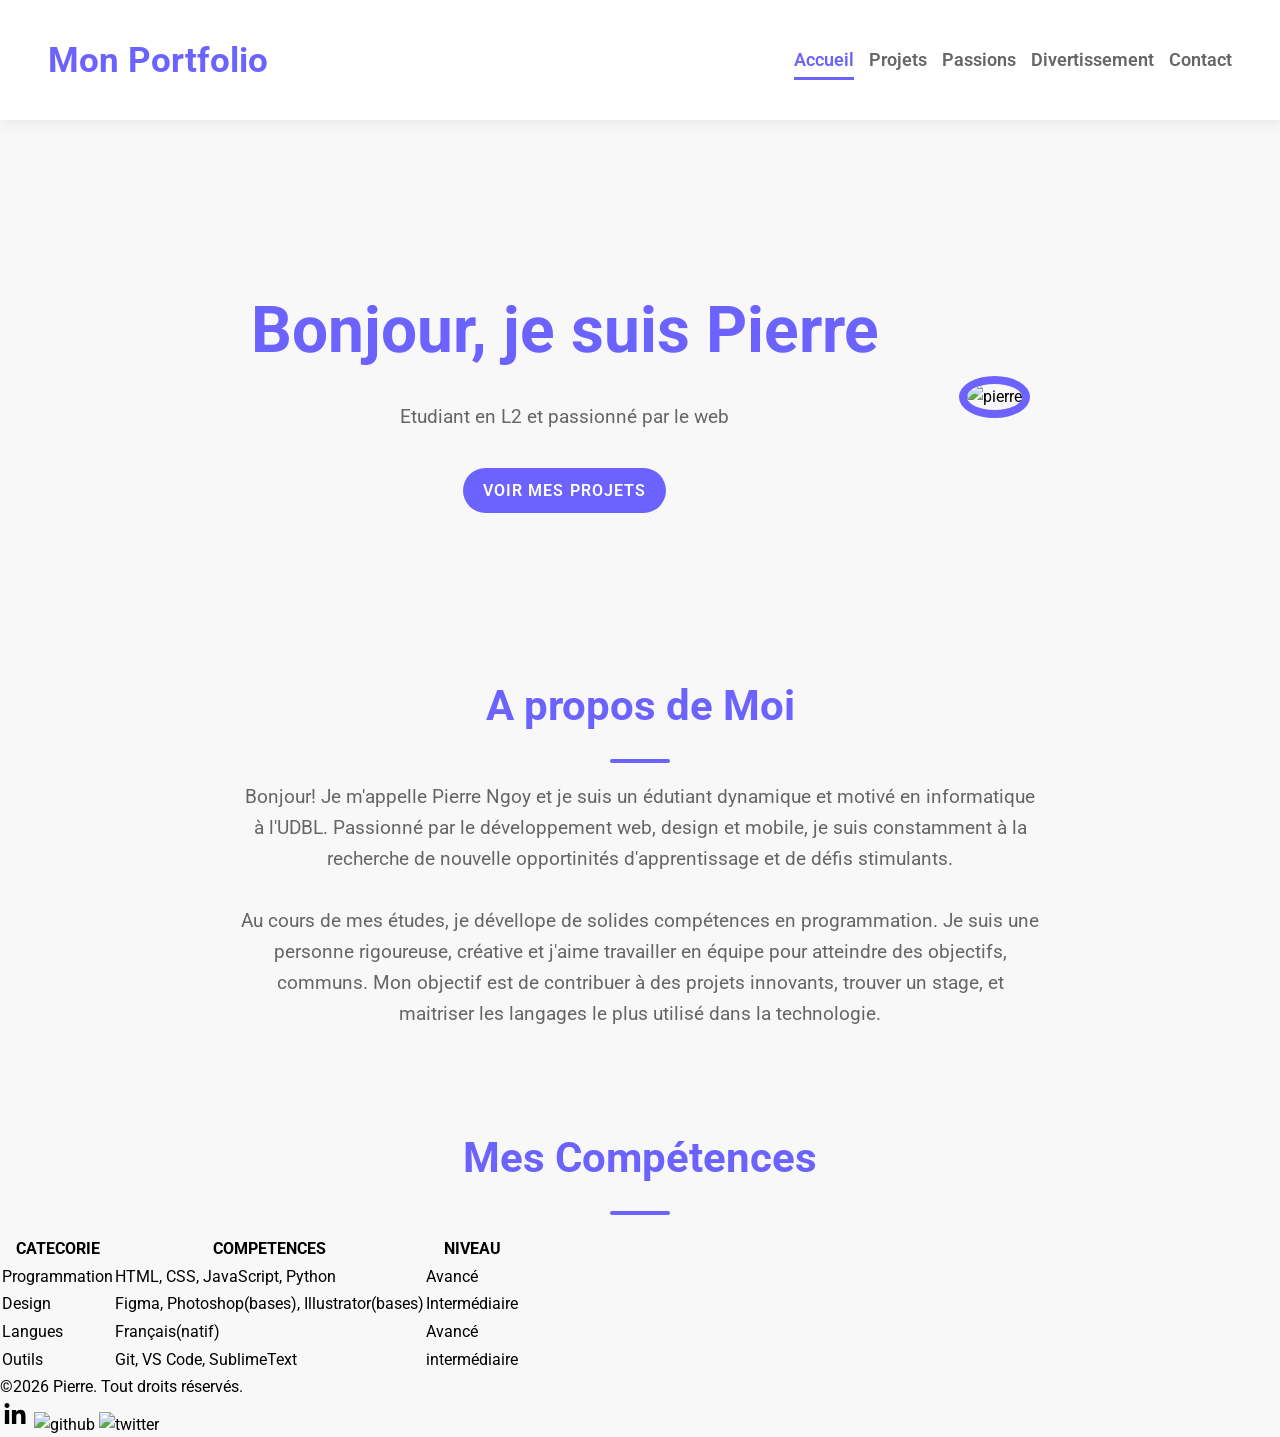
==== index.html @ ac97b20b "stylisation de la section apropos" ====
<!DOCTYPE html>
<html lang="en">
<head>
    <meta charset="UTF-8">
    <meta name="viewport" content="width=device-width, initial-scale=1.0">
    <title>MON PORTFOLIO</title>
    <link rel="stylesheet" href="css/style.css">
    <link rel="shortcut icon" href="image/peter.svg" type="image/x-icon">
    <link rel="preconnect" href="https://fonts.googleapis.com">
    <link rel="preconnect" href="https://fonts.gstatic.com" crossorigin>
    <link href="https://fonts.googleapis.com/css2?family=Roboto:ital,wght@0,100..900;1,100..900&display=swap" rel="stylesheet">
</head>
<body>
    <header>
        <div>
            <a href="">Mon Portfolio</a>
        </div>

        <nav>
            <ul>
                <li><a href="index.html" class="active">Accueil</a></li>
                <li><a href="projets.html">Projets</a></li>
                <li><a href="passions.html">Passions</a></li>
                <li><a href="divertissement.html">Divertissement</a></li>
                <li><a href="contact.html">Contact</a></li>
            </ul>
        </nav>
    </header>
    <main>
        <section class="hero">
            <div>
                <h1>Bonjour, je suis Pierre</h1>
                <p>Etudiant en L2 et passionné par le web</p>
                <a href="projets.html">Voir mes projets</a>
            </div>
            <div>
                <img src="image/PIERRE.jpg" width="200" alt="pierre">
            </div>
        </section>
        <section class="apropos">
                <h2>A propos de Moi</h2>
                <p>Bonjour! Je m'appelle Pierre Ngoy et je suis un édutiant dynamique et motivé en informatique à l'UDBL. Passionné par 
                    le développement web, design et mobile, je suis constamment à la recherche de nouvelle opportinités d'apprentissage et de défis 
                    stimulants.</p>
                <p>Au cours de mes études, je dévellope de solides compétences en programmation. Je suis une personne rigoureuse, créative
                     et j'aime travailler en équipe pour atteindre des objectifs, communs. Mon objectif est de contribuer à des projets 
                     innovants, trouver un stage, et maitriser les langages le plus utilisé dans la technologie.</p>
        </section>
        <section class="competences">
            <h2>Mes Compétences</h2>
            <table>
                <thead>
                    <tr>
                        <th>CATECORIE</th>
                        <th>COMPETENCES</th>
                        <th>NIVEAU</th>
                    </tr>
                </thead>

                <tbody>
                    <tr>
                        <td>Programmation</td>
                        <td>HTML, CSS, JavaScript, Python</td>
                        <td>Avancé</td>
                    </tr>

                    <tr>
                        <td>Design</td>
                        <td>Figma, Photoshop(bases), Illustrator(bases)</td>
                        <td>Intermédiaire</td>
                    </tr>

                    <tr>
                        <td>Langues</td>
                        <td>Français(natif)</td>
                        <td>Avancé</td>
                    </tr>

                    <tr>
                        <td>Outils</td>
                        <td>Git, VS Code, SublimeText</td>
                        <td>intermédiaire</td>
                    </tr>
                </tbody>
            </table>
        </section>
    </main>
    <footer>
        <p>&copy;2026 Pierre. Tout droits réservés.</p>

        <div>
            <img src="image/linkedin-in-brands-solid-full.svg" width="30" alt="linkedln">
            <img src="image/github-brands-solid-full.svg" width="30" alt="github">
            <img src="image/x-twitter-brands-solid-full.svg" width="30" alt="twitter">
        </div>
    </footer>
</body>
</html>
---- css/style.css ----
:root {
    --violet-doux: #6C63FF;
    --violet-fonce: #534EDD;
    --orange-vif: #FFA726;
    --gris-tres-Fonce: #333;
    --gris-fonce: #666;
    --gris-tres-clair: #F8F8F8;
    --gris-clair: #EEE;
}

* {
    margin: 0;
    padding: 0;
    box-sizing: border-box;
}

body {
    background-color: var(--gris-tres-clair);
    font-family: 'Roboto', sans-serif;
    line-height: 1.6;
}

header {
    background-color: white;
    box-shadow: 2px 6px 10px rgba(0, 0, 0, 0.05);
    position: sticky;
    top: 0;
    z-index: 100;
    display: flex;
    justify-content: space-between;
    align-items: center;
    padding: 2rem 3rem;
}

header div a {
    text-decoration: none;
    font-size: 2.2rem;
    font-weight: bold;
    color: var(--violet-doux);
}
ul li {
    list-style: none;
    margin-left: 15px;
}
ul {
    display: flex;
}
ul li a {
    text-decoration: none;
    color: var(--gris-fonce);
    font-weight: 600;
    font-size: 1.1rem;
    position: relative;
    padding: 10px 0;
}

ul li  a:hover {
    color: var(--violet-doux);
}

ul li a::after {
    content: '';
    position: absolute;
    left: 0;
    bottom: 0;
    height: 3px;
    width: 0%;
    background-color: var(--violet-doux);
    transition: width 0.3s ease;
}

ul li a:hover::after {
    width: 100%;
}

.active{
    color: var(--violet-doux);
}
.active::after {
    width: 100%;
}

.hero {
    display: flex;
    justify-content: center;
    align-items: center;
    gap: 5rem;
    margin: 10rem 2rem;
    text-align: center;
}
.hero img {
    width: 300px;
    height: 300px;
    object-fit: cover;
    border-radius: 50%;
    border: 8px solid var(--violet-doux);
    
}

.hero h1 {
    color: var(--violet-doux);
    font-weight: 700;
    font-size: 4rem;
    margin-bottom: 1.2rem;
}

.hero p {
    color: var(--gris-fonce);
    font-size: 1.2rem;
    margin-bottom: 1.2rem;
}

.hero a {
    color: white;
    display: inline-block;
    background-color: var(--violet-doux);
    border-radius: 25px;
    padding: 10px 20px;
    text-decoration: none;
    text-transform: uppercase;
    letter-spacing: 1.1px;
    font-weight: 600;
    margin-top: 1rem;
    transition: background-color 0.3s ease, transform 0.2s ease;
}

.hero a:hover {
    background-color: var(--violet-fonce);
    transform: translateY(-3px);
}

.apropos {
    width: 800px;
    margin: 6rem auto;
    text-align: center;
}

section h2 {
    color: var(--violet-doux);
    font-size: 2.6rem;
    font-weight: 700;
    position: relative;
    text-align: center;
}

section h2::after {
    content: '';
    display: block;
    width: 60px;
    height: 4px;
    background-color: var(--violet-doux);
    margin: 1.2rem auto;
    border-radius: 2px;
}

.apropos p {
    margin-bottom: 2rem;
    color: var(--gris-fonce);
    font-size: 1.2rem;
}
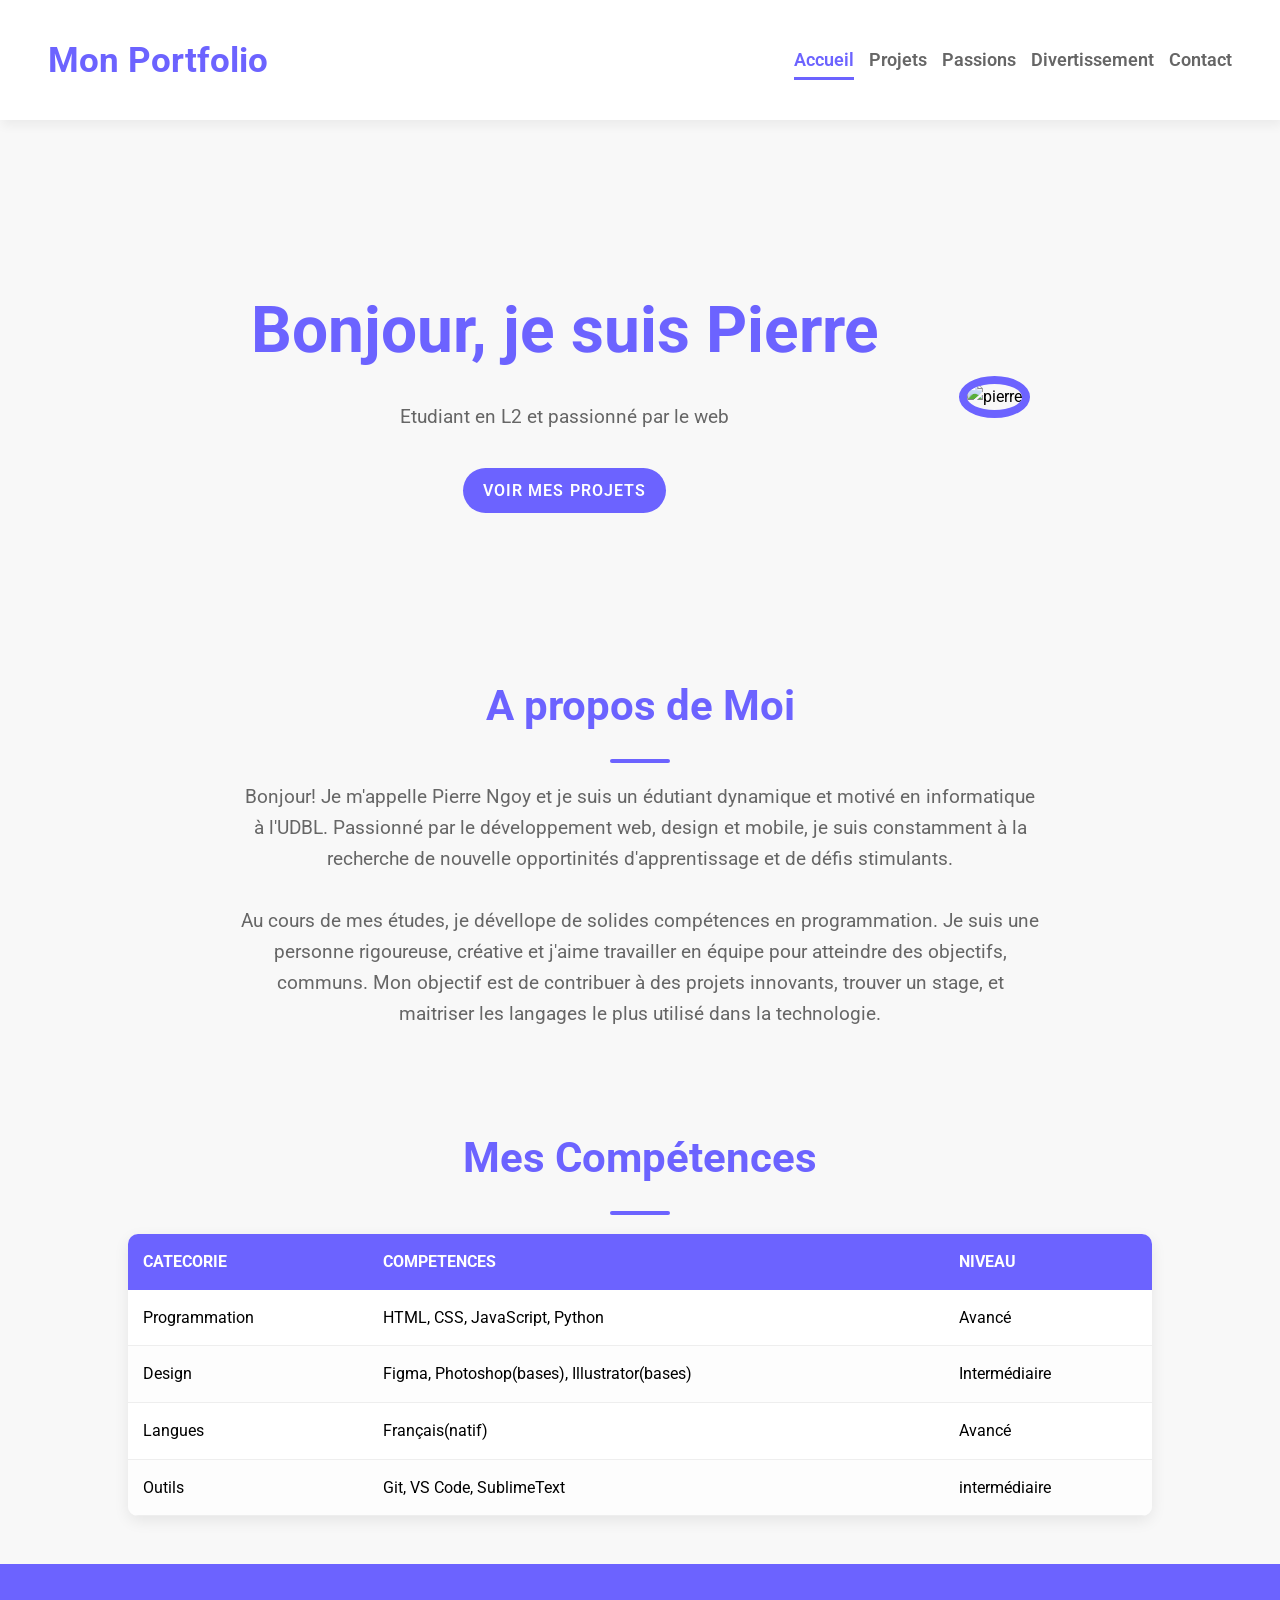
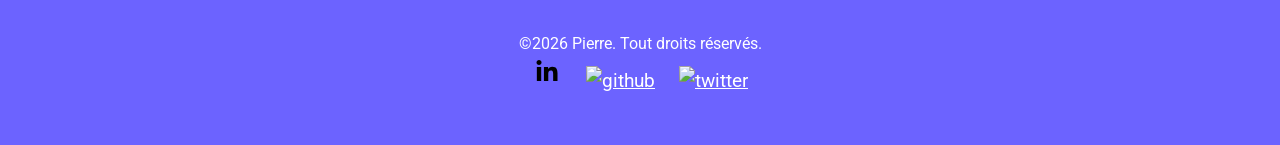
==== commit fcddbbe0: "stylisation de la section competence  footer" ====
--- a/index.html
+++ b/index.html
@@ -5,7 +5,7 @@
     <meta name="viewport" content="width=device-width, initial-scale=1.0">
     <title>MON PORTFOLIO</title>
     <link rel="stylesheet" href="css/style.css">
-    <link rel="shortcut icon" href="image/peter.svg" type="image/x-icon">
+    <link rel="shortcut icon" href="/image/peter.svg" type="image/x-icon">
     <link rel="preconnect" href="https://fonts.googleapis.com">
     <link rel="preconnect" href="https://fonts.gstatic.com" crossorigin>
     <link href="https://fonts.googleapis.com/css2?family=Roboto:ital,wght@0,100..900;1,100..900&display=swap" rel="stylesheet">
@@ -89,9 +89,9 @@
         <p>&copy;2026 Pierre. Tout droits réservés.</p>
 
         <div>
-            <img src="image/linkedin-in-brands-solid-full.svg" width="30" alt="linkedln">
-            <img src="image/github-brands-solid-full.svg" width="30" alt="github">
-            <img src="image/x-twitter-brands-solid-full.svg" width="30" alt="twitter">
+            <a href="#"><img src="image/linkedin-in-brands-solid-full.svg" width="30" alt="linkedln"></a>
+            <a href="#"><img src="image/github-brands-solid-full.svg" width="30" alt="github"></a>
+            <a href="#"><img src="image/x-twitter-brands-solid-full.svg" width="30" alt="twitter"></a>
         </div>
     </footer>
 </body>
--- a/css/style.css
+++ b/css/style.css
@@ -158,3 +158,68 @@
     color: var(--gris-fonce);
     font-size: 1.2rem;
 }
+
+.competences table {
+    width: 80%;
+    margin: 0 auto;
+    border-collapse: collapse;
+    background-color: #FFF;
+    box-shadow: 0 5px 15px rgba(0, 0, 0, 0.08);
+    border-radius: 10px;
+    overflow: hidden;
+}
+
+.competences table th, .competences table td {
+    padding: 15px;
+
+}
+
+.competences table thead {
+     background-color: var(--violet-doux);
+     color: #FFF;
+}
+
+.competences table tbody td {
+    border-bottom: 1px solid var(--gris-clair);
+}
+
+.competences table tbody tr:nth-child(even) {
+    background-color: #FDFDFD;
+}
+
+.competences table tbody tr {
+    transition: background-color 0.3s ease;
+}
+
+.competences table tbody tr:hover {
+    background-color: #f0f0f0;
+}
+
+.competences table thead th {
+    text-align: left;
+}
+
+footer {
+    background-color: var(--violet-doux);
+    margin-top: 3rem;
+    padding: 3rem;
+    text-align: center;
+}
+
+footer p {
+    color: white;
+    margin-top: 1.2rem;
+}
+
+footer a {
+    display: inline-block;
+    font-size: 1.2rem;
+    color: white;
+    margin: 0 10px;
+    transition: color 0.3s ease, transform 0.2s ease;
+}
+
+footer a:hover {
+    color: var(--orange-vif);
+    transform: translateY(-3px);
+}
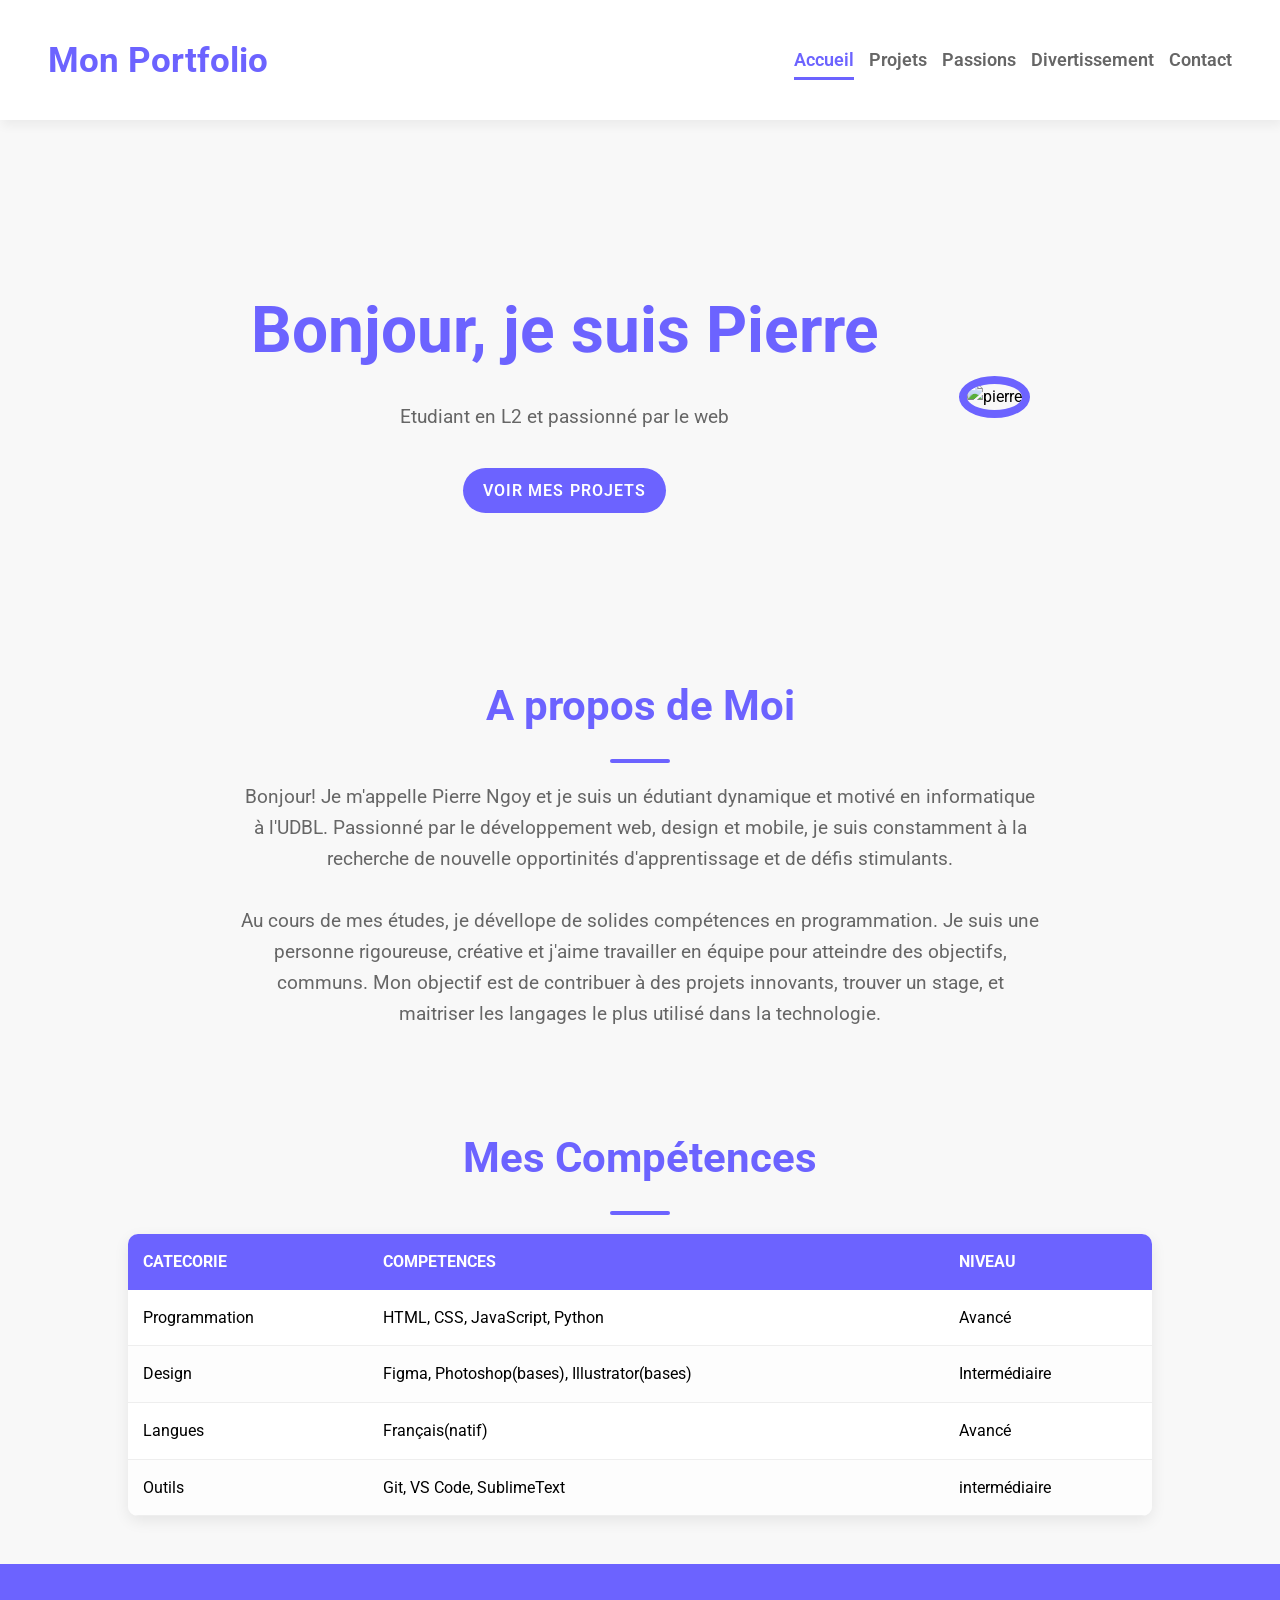
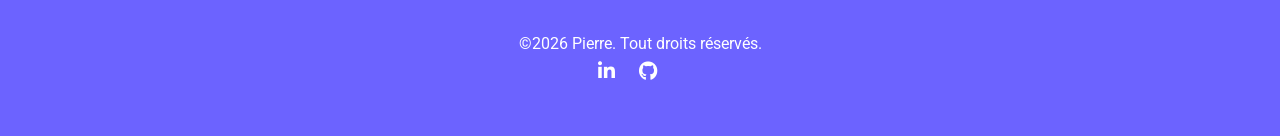
==== commit 986c16b5: "ajout des icon avec lien" ====
--- a/index.html
+++ b/index.html
@@ -9,6 +9,7 @@
     <link rel="preconnect" href="https://fonts.googleapis.com">
     <link rel="preconnect" href="https://fonts.gstatic.com" crossorigin>
     <link href="https://fonts.googleapis.com/css2?family=Roboto:ital,wght@0,100..900;1,100..900&display=swap" rel="stylesheet">
+    <link rel="stylesheet" href="https://cdnjs.cloudflare.com/ajax/libs/font-awesome/6.0.0/css/all.min.css">
 </head>
 <body>
     <header>
@@ -89,9 +90,9 @@
         <p>&copy;2026 Pierre. Tout droits réservés.</p>
 
         <div>
-            <a href="#"><img src="image/linkedin-in-brands-solid-full.svg" width="30" alt="linkedln"></a>
-            <a href="#"><img src="image/github-brands-solid-full.svg" width="30" alt="github"></a>
-            <a href="#"><img src="image/x-twitter-brands-solid-full.svg" width="30" alt="twitter"></a>
+            <a href="#"><i class="fa-brands fa-linkedin-in"></i></a>
+            <a href="#"><i class="fa-brands fa-github"></i></a>
+            <a href="#"><i class="fa-brands fa-x-twitter"></i></a>
         </div>
     </footer>
 </body>
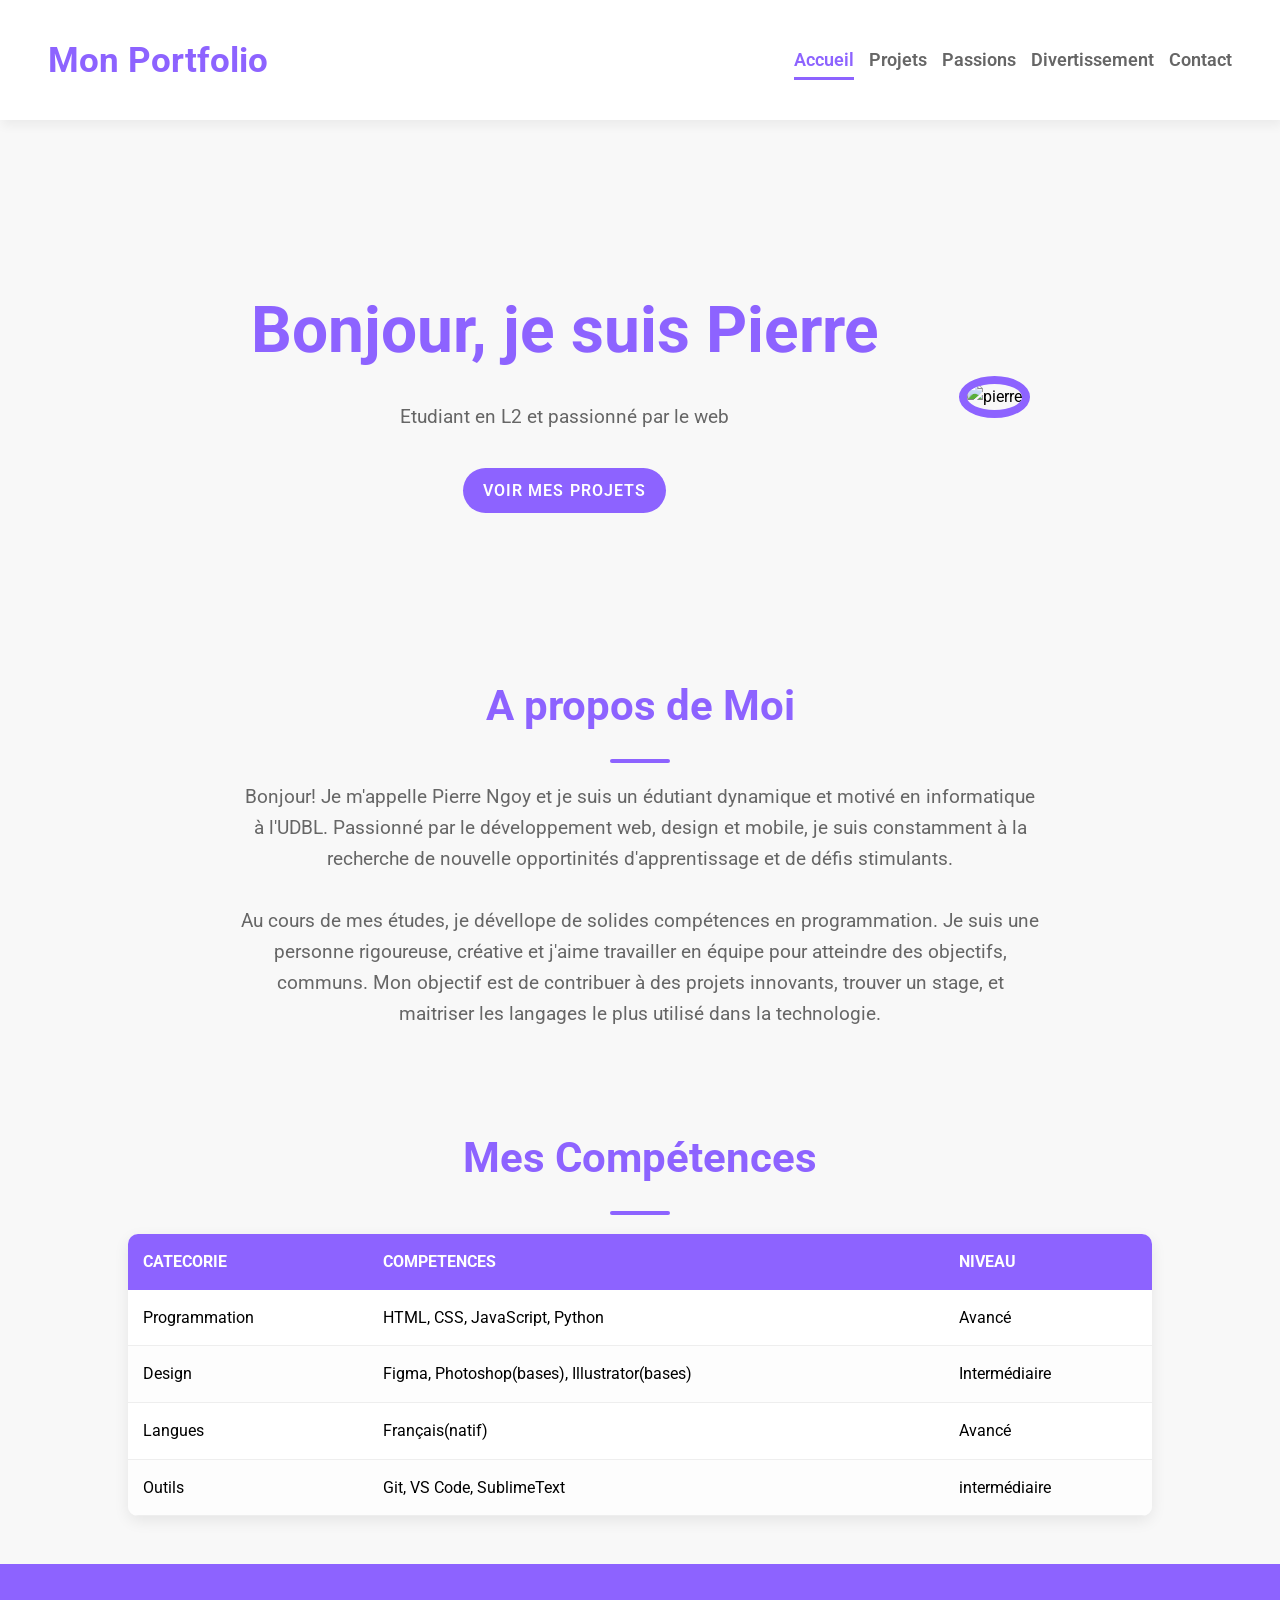
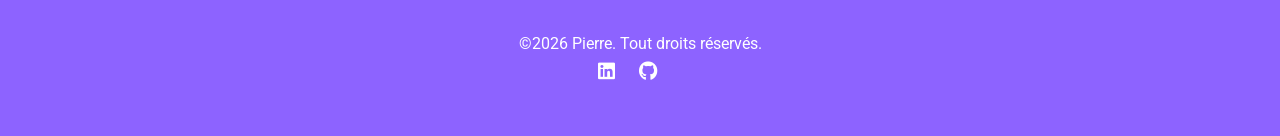
==== commit f4c1d27e: "ajout des nouvelle fonction" ====
--- a/index.html
+++ b/index.html
@@ -14,7 +14,7 @@
 <body>
     <header>
         <div>
-            <a href="">Mon Portfolio</a>
+            <a href="index.html">Mon Portfolio</a>
         </div>
 
         <nav>
@@ -90,9 +90,9 @@
         <p>&copy;2026 Pierre. Tout droits réservés.</p>
 
         <div>
-            <a href="#"><i class="fa-brands fa-linkedin-in"></i></a>
-            <a href="#"><i class="fa-brands fa-github"></i></a>
-            <a href="#"><i class="fa-brands fa-x-twitter"></i></a>
+            <a href=""><i class="fa-brands fa-linkedin"></i></a>
+            <a href=""><i class="fa-brands fa-github"></i></a>
+            <a href=""><i class="fa-brands fa-x-twitter"></i></a>
         </div>
     </footer>
 </body>
--- a/css/style.css
+++ b/css/style.css
@@ -1,6 +1,6 @@
-:root {
-    --violet-doux: #6C63FF;
-    --violet-fonce: #534EDD;
+  :root {
+    --violet-doux: #8d63ff;
+    --violet-fonce: #804edd;
     --orange-vif: #FFA726;
     --gris-tres-Fonce: #333;
     --gris-fonce: #666;
@@ -38,13 +38,16 @@
     font-weight: bold;
     color: var(--violet-doux);
 }
+
 ul li {
     list-style: none;
     margin-left: 15px;
 }
+
 ul {
     display: flex;
 }
+
 ul li a {
     text-decoration: none;
     color: var(--gris-fonce);
@@ -69,6 +72,7 @@
     transition: width 0.3s ease;
 }
 
+
 ul li a:hover::after {
     width: 100%;
 }
@@ -76,6 +80,7 @@
 .active{
     color: var(--violet-doux);
 }
+
 .active::after {
     width: 100%;
 }
@@ -88,13 +93,13 @@
     margin: 10rem 2rem;
     text-align: center;
 }
+
 .hero img {
     width: 300px;
     height: 300px;
     object-fit: cover;
     border-radius: 50%;
     border: 8px solid var(--violet-doux);
-    
 }
 
 .hero h1 {
@@ -153,6 +158,7 @@
     border-radius: 2px;
 }
 
+
 .apropos p {
     margin-bottom: 2rem;
     color: var(--gris-fonce);
@@ -171,7 +177,6 @@
 
 .competences table th, .competences table td {
     padding: 15px;
-
 }
 
 .competences table thead {
@@ -222,4 +227,326 @@
 footer a:hover {
     color: var(--orange-vif);
     transform: translateY(-3px);
+}
+.projects {
+    display: grid;
+    grid-template-columns: repeat(3, 1fr);
+    gap: 2rem;
+    width: 1100px;
+    margin: 4rem auto;
+}
+
+.project-card {
+    background-color: white;
+    border-radius: 15px;
+    overflow: hidden;
+    box-shadow: 0 10px 25px rgba(0,0,0,0.08);
+    transition: 0.3s;
+}
+
+.project-card:hover {
+    transform: translateY(-5px);
+}
+
+.project-card::before {
+    content: "";
+    display: block;
+    height: 4px;
+    background-color: var(--violet-doux);
+}
+
+.project-card img {
+    width: 100%;
+    height: 180px;
+    object-fit: cover;
+    border-bottom: 4px solid var(--violet-doux);
+}
+
+.project-content {
+    padding: 1.5rem;
+}
+
+.project-content h3 {
+    color: var(--violet-doux);
+    margin-bottom: 0.5rem;
+}
+
+.project-content p {
+    color: var(--gris-fonce);
+    margin-bottom: 1rem;
+}
+
+.tags span {
+    background-color: #eee;
+    color: var(--violet-doux);
+    padding: 5px 10px;
+    border-radius: 20px;
+    font-size: 0.8rem;
+    margin-right: 5px;
+}
+
+.project-links {
+    display: flex;
+    justify-content: space-between;
+    margin-top: 1rem;
+}
+
+.project-links a {
+    text-decoration: none;
+    color: var(--gris-fonce);
+}
+
+.project-links a:hover {
+    color: var(--violet-doux);
+}
+/* Styles pour la page Contact */
+.contact-container {
+    max-width: 1000px;
+    margin: 5rem auto;
+    display: flex;
+    gap: 4rem;
+    padding: 0 2rem;
+    align-items: flex-start;
+}
+
+.contact-info, .contact-form {
+    flex: 1;
+    background: white;
+    padding: 2.5rem;
+    border-radius: 15px;
+    box-shadow: 0 10px 30px rgba(0, 0, 0, 0.05);
+}
+
+.contact-info h2, .contact-form h2 {
+    margin-bottom: 1.5rem;
+    text-align: left;
+}
+
+.contact-info h2::after {
+    margin: 0.5rem 0; /* Aligne la barre à gauche */
+}
+
+.contact-info p {
+    font-size: 1.2rem;
+    color: var(--gris-fonce);
+    margin-bottom: 1rem;
+    display: flex;
+    align-items: center;
+    gap: 10px;
+}
+
+.contact-info i {
+    color: var(--violet-doux);
+}
+
+.social-apps {
+    margin-top: 2rem;
+    display: flex;
+    gap: 15px;
+}
+
+.social-apps a {
+    text-decoration: none;
+    color: white;
+    padding: 10px 15px;
+    border-radius: 8px;
+    font-weight: 600;
+    display: flex;
+    align-items: center;
+    gap: 8px;
+    transition: opacity 0.3s ease;
+}
+
+.social-apps a:first-child { background-color: #25D366; } /* WhatsApp */
+.social-apps a:last-child { background-color: #0088cc; } /* Telegram */
+
+.social-apps a:hover {
+    opacity: 0.8;
+}
+
+/* Styles du formulaire */
+.input-group {
+    margin-bottom: 1.5rem;
+    text-align: left;
+}
+
+.input-group label {
+    display: block;
+    margin-bottom: 0.5rem;
+    font-weight: 600;
+    color: var(--gris-tres-Fonce);
+}
+
+.input-group input {
+    width: 100%;
+    padding: 12px;
+    border: 1px solid var(--gris-clair);
+    border-radius: 8px;
+    outline: none;
+    font-family: inherit;
+}
+
+.input-group input:focus {
+    border-color: var(--violet-doux);
+}
+
+.btn-submit {
+    background-color: var(--violet-doux);
+    color: white;
+    border: none;
+    padding: 12px 25px;
+    border-radius: 25px;
+    font-weight: 600;
+    cursor: pointer;
+    text-transform: uppercase;
+    transition: background 0.3s ease;
+    width: 100%;
+}
+
+.btn-submit:hover {
+    background-color: var(--violet-fonce);
+}
+
+/* Responsive */
+@media (max-width: 768px) {
+    .contact-container {
+        flex-direction: column;
+        margin: 2rem auto;
+    }
+}
+
+/* Styles pour la page Divertissement */
+.entertainment-header {
+    text-align: center;
+    padding: 4rem 2rem 2rem;
+}
+
+.entertainment-header p {
+    color: var(--gris-fonce);
+    font-size: 1.1rem;
+    max-width: 600px;
+    margin: 0 auto;
+}
+
+.entertainment-grid {
+    display: grid;
+    grid-template-columns: repeat(auto-fit, minmax(300px, 1fr));
+    gap: 2rem;
+    max-width: 1100px;
+    margin: 3rem auto;
+    padding: 0 2rem;
+}
+
+.ent-card {
+    background: white;
+    padding: 2rem;
+    border-radius: 15px;
+    text-align: center;
+    box-shadow: 0 10px 25px rgba(0, 0, 0, 0.05);
+    transition: transform 0.3s ease, box-shadow 0.3s ease;
+    border-bottom: 4px solid transparent;
+}
+
+.ent-card:hover {
+    transform: translateY(-10px);
+    box-shadow: 0 15px 35px rgba(108, 99, 255, 0.15);
+    border-bottom: 4px solid var(--violet-doux);
+}
+
+.ent-icon {
+    font-size: 2.5rem;
+    color: var(--violet-doux);
+    margin-bottom: 1.5rem;
+}
+
+.ent-card h3 {
+    font-size: 1.5rem;
+    color: var(--gris-tres-Fonce);
+    margin-bottom: 1rem;
+}
+
+.ent-card p {
+    color: var(--gris-fonce);
+    font-size: 1rem;
+    margin-bottom: 1.5rem;
+    line-height: 1.5;
+}
+
+.badge {
+    display: inline-block;
+    padding: 5px 15px;
+    background-color: var(--gris-tres-clair);
+    color: var(--violet-doux);
+    border-radius: 20px;
+    font-size: 0.85rem;
+    font-weight: 600;
+    border: 1px solid var(--violet-doux);
+}
+
+/* Ajustement pour mobile */
+@media (max-width: 600px) {
+    .entertainment-grid {
+        grid-template-columns: 1fr;
+    }
+}
+
+/* Styles pour la page Passions */
+.passions-intro {
+    text-align: center;
+    padding: 5rem 2rem 3rem;
+}
+
+.passions-list {
+    max-width: 900px;
+    margin: 0 auto 5rem;
+    padding: 0 2rem;
+}
+
+.passion-item {
+    display: flex;
+    align-items: center;
+    background: white;
+    margin-bottom: 2.5rem;
+    padding: 2.5rem;
+    border-radius: 20px;
+    box-shadow: 0 8px 20px rgba(0, 0, 0, 0.04);
+    transition: transform 0.3s ease;
+}
+
+.passion-item:hover {
+    transform: scale(1.02);
+}
+
+.passion-item.reverse {
+    border-right: 5px solid var(--violet-doux);
+}
+
+.passion-item:not(.reverse) {
+    border-left: 5px solid var(--violet-doux);
+}
+
+.passion-text h3 {
+    color: var(--violet-doux);
+    font-size: 1.6rem;
+    margin-bottom: 1rem;
+    display: flex;
+    align-items: center;
+    gap: 15px;
+}
+
+.passion-text p {
+    color: var(--gris-fonce);
+    font-size: 1.1rem;
+    line-height: 1.8;
+}
+
+/* Responsive */
+@media (max-width: 768px) {
+    .passion-item {
+        padding: 1.5rem;
+    }
+    
+    .passion-text h3 {
+        font-size: 1.3rem;
+    }
 }
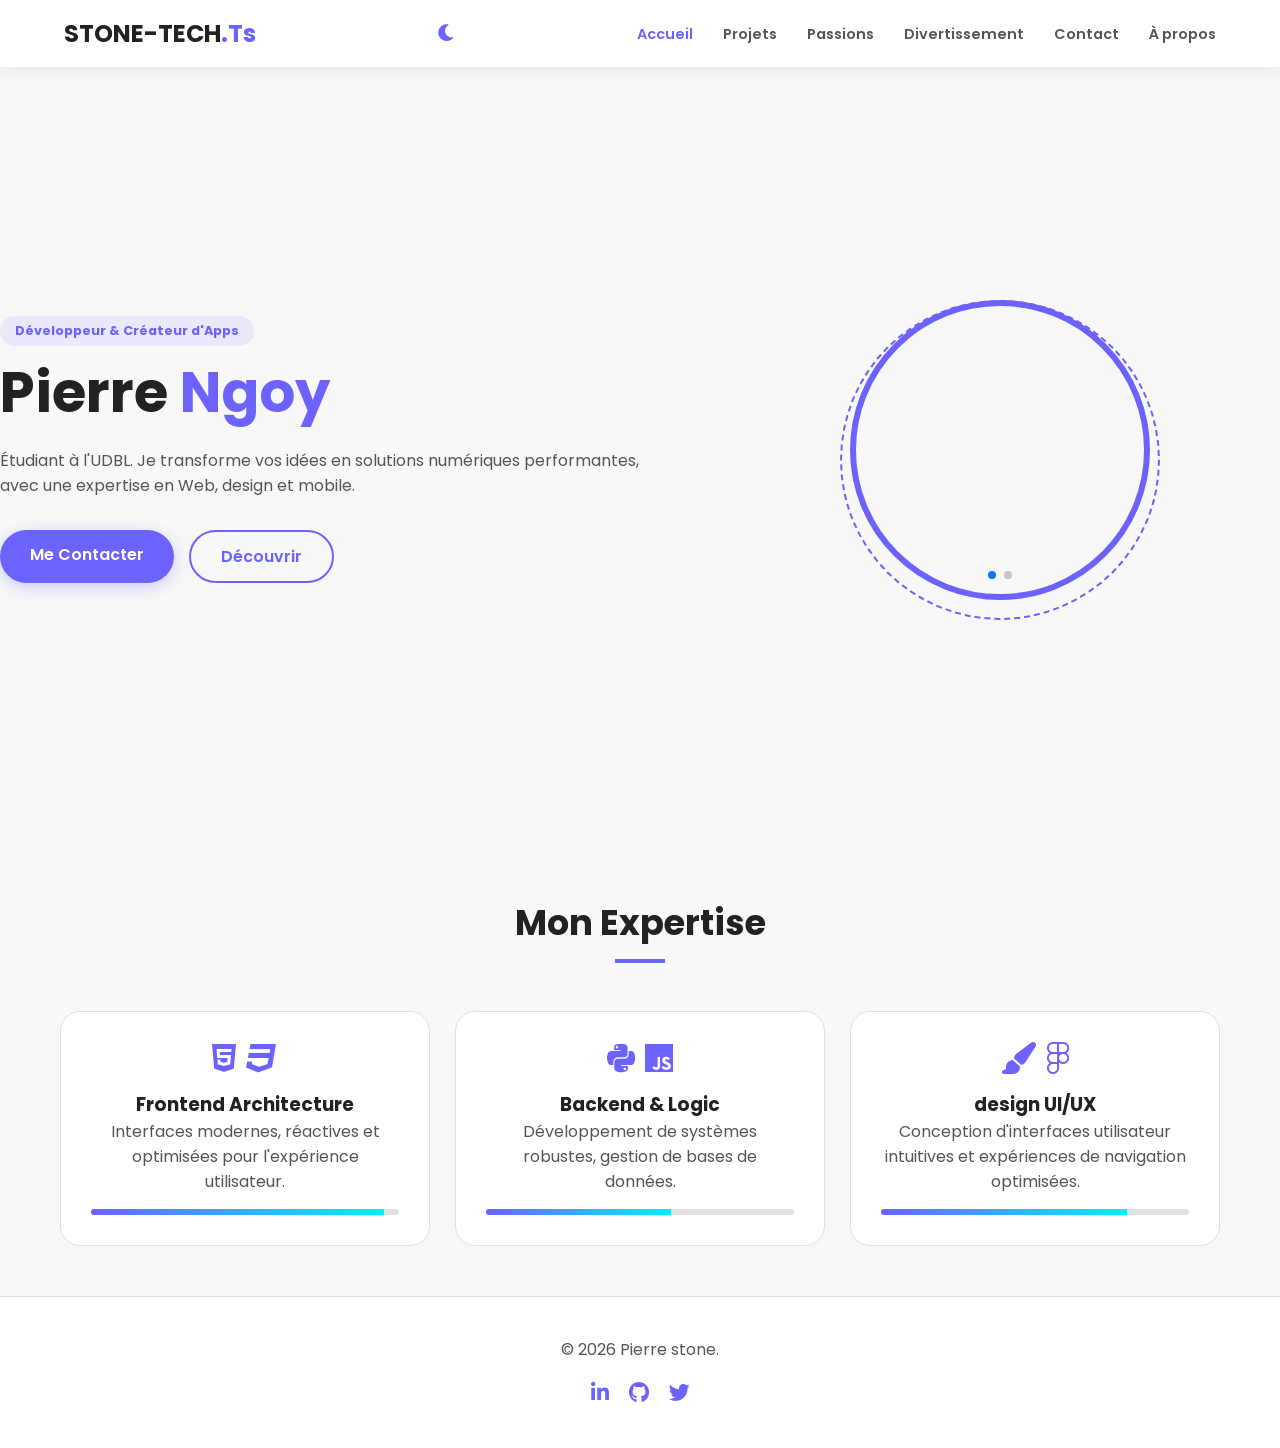
==== commit 94541559: "nouveau" ====
--- a/index.html
+++ b/index.html
@@ -1,99 +1,110 @@
 <!DOCTYPE html>
-<html lang="en">
+<html lang="fr">
 <head>
     <meta charset="UTF-8">
     <meta name="viewport" content="width=device-width, initial-scale=1.0">
-    <title>MON PORTFOLIO</title>
+    <title>PIERRE NGOY | Portfolio Développeur</title>
+    <link rel="shortcut icon" href="image/peter.svg" type="image/x-icon">
     <link rel="stylesheet" href="css/style.css">
-    <link rel="shortcut icon" href="/image/peter.svg" type="image/x-icon">
     <link rel="preconnect" href="https://fonts.googleapis.com">
-    <link rel="preconnect" href="https://fonts.gstatic.com" crossorigin>
-    <link href="https://fonts.googleapis.com/css2?family=Roboto:ital,wght@0,100..900;1,100..900&display=swap" rel="stylesheet">
+    <link href="https://fonts.googleapis.com/css2?family=Poppins:wght@300;400;600;700&family=Roboto:wght@400;700&display=swap" rel="stylesheet">
     <link rel="stylesheet" href="https://cdnjs.cloudflare.com/ajax/libs/font-awesome/6.0.0/css/all.min.css">
+    
+    <link rel="stylesheet" href="https://cdn.jsdelivr.net/npm/swiper@11/swiper-bundle.min.css"/>
 </head>
-<body>
+<body class="light-theme">
+
     <header>
-        <div>
-            <a href="index.html">Mon Portfolio</a>
+        <div class="logo">
+            <a href="index.html">STONE-TECH<span>.Ts</span></a>
+        </div>
+
+        <div class="header-right">
+            <div class="theme-toggle" id="theme-button">
+                <i class="fa-solid fa-moon"></i>
+            </div>
+            <div class="menu-toggle" id="mobile-menu">
+                <i class="fa-solid fa-bars"></i>
+            </div>
         </div>
 
         <nav>
-            <ul>
+            <ul class="nav-list">
                 <li><a href="index.html" class="active">Accueil</a></li>
                 <li><a href="projets.html">Projets</a></li>
                 <li><a href="passions.html">Passions</a></li>
                 <li><a href="divertissement.html">Divertissement</a></li>
                 <li><a href="contact.html">Contact</a></li>
+                <li><a href="apropos.html">À propos</a></li>
             </ul>
         </nav>
     </header>
+
     <main>
         <section class="hero">
-            <div>
-                <h1>Bonjour, je suis Pierre</h1>
-                <p>Etudiant en L2 et passionné par le web</p>
-                <a href="projets.html">Voir mes projets</a>
-            </div>
-            <div>
-                <img src="image/PIERRE.jpg" width="200" alt="pierre">
+            <div class="hero-content">
+                <div class="hero-text fade-in">
+                    <span class="badge-tech">Développeur & Créateur d'Apps</span>
+                    <h1 class="slide-in-left">Pierre <span>Ngoy</span></h1>
+                    <p class="slide-in-right">Étudiant à l'UDBL. Je transforme vos idées en solutions numériques performantes, avec une expertise en Web, design et mobile.</p>
+                    <div class="hero-btns">
+                        <a href="contact.html" class="btn-primary">Me Contacter</a>
+                        <a href="apropos.html" class="btn-secondary">Découvrir</a>
+                    </div>
+                </div>
+                
+                <div class="hero-visual slide-in-right">
+                    <div class="swiper hero-swiper">
+                        <div class="swiper-wrapper">
+                            <div class="swiper-slide"><img src="image/PIERRE.jpg" alt="Pierre"></div>
+                            <div class="swiper-slide"><img src="image/PDG.png" alt="Pierre Stone"></div>
+                        </div>
+                        <div class="swiper-pagination"></div>
+                    </div>
+                    <div class="circle-decoration"></div>
+                </div>
             </div>
         </section>
-        <section class="apropos">
-                <h2>A propos de Moi</h2>
-                <p>Bonjour! Je m'appelle Pierre Ngoy et je suis un édutiant dynamique et motivé en informatique à l'UDBL. Passionné par 
-                    le développement web, design et mobile, je suis constamment à la recherche de nouvelle opportinités d'apprentissage et de défis 
-                    stimulants.</p>
-                <p>Au cours de mes études, je dévellope de solides compétences en programmation. Je suis une personne rigoureuse, créative
-                     et j'aime travailler en équipe pour atteindre des objectifs, communs. Mon objectif est de contribuer à des projets 
-                     innovants, trouver un stage, et maitriser les langages le plus utilisé dans la technologie.</p>
-        </section>
-        <section class="competences">
-            <h2>Mes Compétences</h2>
-            <table>
-                <thead>
-                    <tr>
-                        <th>CATECORIE</th>
-                        <th>COMPETENCES</th>
-                        <th>NIVEAU</th>
-                    </tr>
-                </thead>
 
-                <tbody>
-                    <tr>
-                        <td>Programmation</td>
-                        <td>HTML, CSS, JavaScript, Python</td>
-                        <td>Avancé</td>
-                    </tr>
-
-                    <tr>
-                        <td>Design</td>
-                        <td>Figma, Photoshop(bases), Illustrator(bases)</td>
-                        <td>Intermédiaire</td>
-                    </tr>
-
-                    <tr>
-                        <td>Langues</td>
-                        <td>Français(natif)</td>
-                        <td>Avancé</td>
-                    </tr>
-
-                    <tr>
-                        <td>Outils</td>
-                        <td>Git, VS Code, SublimeText</td>
-                        <td>intermédiaire</td>
-                    </tr>
-                </tbody>
-            </table>
+        <section class="competences fade-in" id="skills">
+            <div class="container">
+                <h2 class="section-title">Mon Expertise</h2>
+                <div class="skills-grid">
+                    <div class="skill-card">
+                        <div class="skill-icon"><i class="fa-brands fa-html5"></i><i class="fa-brands fa-css3"></i></div>
+                        <h3>Frontend Architecture</h3>
+                        <p>Interfaces modernes, réactives et optimisées pour l'expérience utilisateur.</p>
+                        <div class="skill-bar"><div class="progress" style="width: 95%;"></div></div>
+                    </div>
+                    <div class="skill-card">
+                        <div class="skill-icon"><i class="fa-brands fa-python"></i><i class="fa-brands fa-js"></i></div>
+                        <h3>Backend & Logic</h3>
+                        <p>Développement de systèmes robustes, gestion de bases de données.</p>
+                        <div class="skill-bar"><div class="progress" style="width: 60%;"></div></div>
+                    </div>
+                    <div class="skill-card">
+                        <div class="skill-icon"><i class="fa-solid fa-paint-brush"></i><i class="fa-brands fa-figma"></i></div>
+                        <h3>design UI/UX</h3>
+                        <p>Conception d'interfaces utilisateur intuitives et expériences de navigation optimisées.</p>
+                        <div class="skill-bar"><div class="progress" style="width: 80%;"></div></div>
+                    </div>
+                </div>
+            </div>
         </section>
     </main>
+
     <footer>
-        <p>&copy;2026 Pierre. Tout droits réservés.</p>
-
-        <div>
-            <a href=""><i class="fa-brands fa-linkedin"></i></a>
-            <a href=""><i class="fa-brands fa-github"></i></a>
-            <a href=""><i class="fa-brands fa-x-twitter"></i></a>
+        <div class="footer-content">
+            <p>&copy; 2026 Pierre stone.</p>
+            <div class="social-links">
+                <a href="#"><i class="fa-brands fa-linkedin-in"></i></a>
+                <a href="#"><i class="fa-brands fa-github"></i></a>
+                <a href="#"><i class="fa-brands fa-twitter"></i></a>
+            </div>
         </div>
     </footer>
+
+    <script src="https://cdn.jsdelivr.net/npm/swiper@11/swiper-bundle.min.js"></script>
+    <script src="js/script.js"></script>
 </body>
 </html>
--- a/css/style.css
+++ b/css/style.css
@@ -1,552 +1,342 @@
-  :root {
-    --violet-doux: #8d63ff;
-    --violet-fonce: #804edd;
-    --orange-vif: #FFA726;
-    --gris-tres-Fonce: #333;
-    --gris-fonce: #666;
+/* =========================================
+   1. VARIABLES & THÈMES (COULEURS TECH)
+   ========================================= */
+:root {
+    --violet-doux: #6C63FF;
+    --violet-fonce: #534EDD;
+    --cyan-tech: #00f2ff;
     --gris-tres-clair: #F8F8F8;
-    --gris-clair: #EEE;
-}
-
-* {
-    margin: 0;
-    padding: 0;
-    box-sizing: border-box;
-}
+    --gris-clair: #E0E0E0;
+    --gris-fonce: #555;
+    --gris-noir: #222;
+    
+    --bg-color: var(--gris-tres-clair);
+    --header-bg: #FFFFFF;
+    --text-color: var(--gris-fonce);
+    --title-color: var(--gris-noir);
+    --card-bg: #FFFFFF;
+    --border-color: var(--gris-clair);
+}
+
+body.dark-theme {
+    --bg-color: #0f0f12;
+    --header-bg: #1a1a1f;
+    --text-color: #b0b0b0;
+    --title-color: #ffffff;
+    --card-bg: #1a1a1f;
+    --border-color: #333;
+}
+
+/* =========================================
+   2. GLOBAL & RESET
+   ========================================= */
+* { margin: 0; padding: 0; box-sizing: border-box; }
 
 body {
-    background-color: var(--gris-tres-clair);
-    font-family: 'Roboto', sans-serif;
-    line-height: 1.6;
-}
-
+    font-family: 'Poppins', sans-serif;
+    background: var(--bg-color);
+    color: var(--text-color);
+    transition: 0.3s ease;
+    overflow-x: hidden;
+}
+
+h1, h2, h3 { font-family: 'Poppins', sans-serif; color: var(--title-color); }
+a { text-decoration: none; transition: 0.3s; }
+.container { max-width: 1200px; margin: 0 auto; padding: 0 20px; }
+
+/* =========================================
+   3. HEADER & NAVIGATION (MOBILE READY)
+   ========================================= */
 header {
-    background-color: white;
-    box-shadow: 2px 6px 10px rgba(0, 0, 0, 0.05);
-    position: sticky;
-    top: 0;
-    z-index: 100;
+    background: var(--header-bg);
+    padding: 1rem 5%;
     display: flex;
     justify-content: space-between;
     align-items: center;
-    padding: 2rem 3rem;
-}
-
-header div a {
-    text-decoration: none;
-    font-size: 2.2rem;
-    font-weight: bold;
+    position: sticky; top: 0; z-index: 1000;
+    box-shadow: 0 5px 15px rgba(0,0,0,0.05);
+}
+
+.logo a { font-size: 1.5rem; font-weight: 700; color: var(--title-color); }
+.logo span { color: var(--violet-doux); }
+
+.header-right { display: flex; align-items: center; gap: 20px; }
+
+.nav-list { list-style: none; display: flex; gap: 30px; }
+.nav-list a { color: var(--text-color); font-weight: 600; font-size: 0.9rem; }
+.nav-list a.active, .nav-list a:hover { color: var(--violet-doux); }
+
+.theme-toggle, .menu-toggle { cursor: pointer; font-size: 1.2rem; color: var(--violet-doux); }
+.menu-toggle { display: none; }
+
+/* =========================================
+   4. PAGE ACCUEIL (INDEX.HTML)
+   ========================================= */
+.hero { min-height: 85vh; display: flex; align-items: center; padding: 40px 0; }
+.hero-content { display: flex; align-items: center; gap: 50px; width: 100%; }
+
+.badge-tech {
+    background: rgba(108, 99, 255, 0.1); color: var(--violet-doux);
+    padding: 6px 15px; border-radius: 20px; font-weight: 700; font-size: 0.8rem;
+    display: inline-block; margin-bottom: 1rem;
+}
+
+.hero-text { flex: 1.2; }
+.hero-text h1 { font-size: 3.5rem; line-height: 1.1; margin-bottom: 1.5rem; }
+.hero-text h1 span { color: var(--violet-doux); }
+
+.hero-btns { display: flex; gap: 15px; margin-top: 2rem; }
+.btn-primary { background: var(--violet-doux); color: white; padding: 12px 30px; border-radius: 30px; font-weight: 600; box-shadow: 0 4px 15px rgba(108, 99, 255, 0.3); }
+.btn-secondary { border: 2px solid var(--violet-doux); color: var(--violet-doux); padding: 12px 30px; border-radius: 30px; font-weight: 600; }
+
+.hero-visual { flex: 1; position: relative; display: flex; justify-content: center; }
+.hero-swiper { width: 300px; height: 300px; border-radius: 50%; border: 6px solid var(--violet-doux); overflow: hidden; z-index: 2; }
+.swiper-slide img { width: 100%; height: 100%; object-fit: cover; }
+
+.circle-decoration {
+    position: absolute; width: 320px; height: 320px;
+    border: 2px dashed var(--violet-doux); border-radius: 50%;
+    animation: spin 20s linear infinite;
+}
+@keyframes spin { from { transform: rotate(0deg); } to { transform: rotate(360deg); } }
+
+/* =========================================
+   5. SKILLS GRID (INDEX & COMMUN)
+   ========================================= */
+.section-title { text-align: center; margin: 4rem 0 3rem; font-size: 2.2rem; }
+.section-title::after { content: ''; display: block; width: 50px; height: 4px; background: var(--violet-doux); margin: 10px auto; }
+
+.skills-grid { display: grid; grid-template-columns: repeat(auto-fit, minmax(280px, 1fr)); gap: 25px; }
+.skill-card {
+    background: var(--card-bg); padding: 30px; border-radius: 20px;
+    border: 1px solid var(--border-color); transition: 0.4s; text-align: center;
+}
+.skill-card:hover { transform: translateY(-10px); box-shadow: 0 10px 30px rgba(0,0,0,0.1); border-color: var(--violet-doux); }
+.skill-icon { font-size: 2rem; color: var(--violet-doux); margin-bottom: 1rem; display: flex; justify-content: center; gap: 10px; }
+
+.skill-bar { width: 100%; height: 6px; background: var(--gris-clair); border-radius: 10px; margin-top: 15px; overflow: hidden; }
+.progress { height: 100%; background: linear-gradient(90deg, var(--violet-doux), var(--cyan-tech)); }
+
+/* =========================================
+   6. PAGES PROJETS / DIVERTISSEMENT (GRILLES)
+   ========================================= */
+.grid-container { display: grid; grid-template-columns: repeat(auto-fit, minmax(300px, 1fr)); gap: 30px; padding-bottom: 50px; }
+
+.ent-card {
+    background: var(--card-bg); border-radius: 20px; overflow: hidden;
+    border: 1px solid var(--border-color); transition: 0.3s;
+}
+.ent-card:hover { transform: scale(1.02); box-shadow: 0 10px 25px rgba(0,0,0,0.1); }
+.ent-img-container { width: 100%; height: 200px; overflow: hidden; }
+.ent-img-container img { width: 100%; height: 100%; object-fit: cover; }
+.ent-info { padding: 20px; text-align: center; }
+.ent-icon { color: var(--violet-doux); font-size: 1.5rem; margin-bottom: 10px; }
+
+/* =========================================
+   7. PAGE PASSIONS (LISTE)
+   ========================================= */
+.passion-item {
+    display: flex; align-items: center; gap: 40px;
+    background: var(--card-bg); padding: 30px; border-radius: 25px;
+    margin-bottom: 30px; border: 1px solid var(--border-color);
+}
+.passion-item.reverse { flex-direction: row-reverse; }
+.passion-image { flex: 1; height: 250px; border-radius: 20px; overflow: hidden; }
+.passion-image img { width: 100%; height: 100%; object-fit: cover; }
+.passion-text { flex: 1.5; }
+
+/* =========================================
+   8. PAGE CONTACT (STYLE TECH)
+   ========================================= */
+.tech-mode {
+    background-color: #0a0a0c;
+    background-image: radial-gradient(circle at 50% 50%, rgba(108,99,255,0.05) 0%, transparent 80%),
+                      linear-gradient(rgba(108,99,255,0.05) 1px, transparent 1px),
+                      linear-gradient(90deg, rgba(108,99,255,0.05) 1px, transparent 1px);
+    background-size: 100% 100%, 30px 30px, 30px 30px;
+    padding: 60px 0; min-height: 90vh;
+}
+.tech-title { color: var(--cyan-tech); text-shadow: 0 0 10px var(--cyan-tech); text-align: center; letter-spacing: 3px; margin-bottom: 2rem; }
+
+.tech-para { color: var(--cyan-tech); text-shadow: 0 0 5px var(--cyan-tech); text-align: center; letter-spacing: 2px; margin-bottom: 1rem; }
+
+.tech-card {
+    background: rgba(26, 26, 31, 0.9) !important; backdrop-filter: blur(10px);
+    border: 1px solid var(--violet-doux); border-radius: 0 40px 0 40px !important;
+    padding: 30px; max-width: 550px; margin: 0 auto;
+}
+.pro-form input, .pro-form textarea {
+    width: 100%; background: #000 !important; border: 1px solid #333 !important;
+    color: var(--cyan-tech) !important; padding: 15px; margin-bottom: 15px; border-radius: 8px; font-family: monospace;
+}
+.btn-tech {
+    width: 100%; background: linear-gradient(45deg, var(--violet-doux), var(--cyan-tech));
+    color: #fff; border: none; padding: 18px; font-weight: 700; cursor: pointer;
+    clip-path: polygon(10% 0, 100% 0, 90% 100%, 0% 100%);
+}
+.quick-links-mobile { display: flex; justify-content: center; gap: 20px; margin-top: 30px; }
+.tech-link { width: 55px; height: 55px; border-radius: 50%; border: 1px solid var(--violet-doux); display: flex; align-items: center; justify-content: center; font-size: 1.4rem; color: #fff; }
+/* =========================================
+   PAGE À PROPOS - STYLES SPÉCIFIQUES
+   ========================================= */
+
+.about-hero {
+    display: flex;
+    align-items: center;
+    gap: 60px;
+    padding: 60px 0;
+}
+
+.about-image {
+    position: relative;
+    flex: 1;
+}
+
+.about-image img {
+    width: 100%;
+    max-width: 400px;
+    border-radius: 30px;
+    box-shadow: 20px 20px 0 var(--violet-doux);
+}
+
+.experience-badge {
+    position: absolute;
+    bottom: -20px;
+    right: 20px;
+    background: var(--violet-fonce);
+    color: white;
+    padding: 15px 25px;
+    border-radius: 15px;
+    text-align: center;
+    box-shadow: 0 10px 20px rgba(0,0,0,0.2);
+}
+
+.about-intro {
+    flex: 1.5;
+}
+
+.about-intro p {
+    margin-bottom: 1.5rem;
+    font-size: 1.05rem;
+}
+
+.personal-info ul {
+    list-style: none;
+    display: grid;
+    grid-template-columns: 1fr 1fr;
+    gap: 15px;
+    margin-top: 2rem;
+}
+
+.personal-info li {
+    font-weight: 600;
+    font-size: 0.9rem;
+    color: var(--title-color);
+}
+
+.personal-info i {
     color: var(--violet-doux);
-}
-
-ul li {
-    list-style: none;
-    margin-left: 15px;
-}
-
-ul {
-    display: flex;
-}
-
-ul li a {
-    text-decoration: none;
-    color: var(--gris-fonce);
-    font-weight: 600;
-    font-size: 1.1rem;
+    margin-right: 10px;
+}
+
+/* --- Timeline Style --- */
+.timeline-section {
+    padding: 80px 0;
+}
+
+.timeline {
     position: relative;
-    padding: 10px 0;
-}
-
-ul li  a:hover {
-    color: var(--violet-doux);
-}
-
-ul li a::after {
+    max-width: 800px;
+    margin: 0 auto;
+}
+
+.timeline::after {
     content: '';
     position: absolute;
-    left: 0;
-    bottom: 0;
-    height: 3px;
-    width: 0%;
+    width: 4px;
     background-color: var(--violet-doux);
-    transition: width 0.3s ease;
-}
-
-
-ul li a:hover::after {
-    width: 100%;
-}
-
-.active{
-    color: var(--violet-doux);
-}
-
-.active::after {
-    width: 100%;
-}
-
-.hero {
-    display: flex;
-    justify-content: center;
-    align-items: center;
-    gap: 5rem;
-    margin: 10rem 2rem;
-    text-align: center;
-}
-
-.hero img {
-    width: 300px;
-    height: 300px;
-    object-fit: cover;
+    top: 0; bottom: 0;
+    left: 50%;
+    margin-left: -2px;
+}
+
+.timeline-item {
+    padding: 10px 40px;
+    position: relative;
+    width: 50%;
+}
+
+.timeline-item::after {
+    content: '';
+    position: absolute;
+    width: 20px; height: 20px;
+    right: -10px;
+    background-color: var(--bg-color);
+    border: 4px solid var(--violet-doux);
+    top: 15px;
     border-radius: 50%;
-    border: 8px solid var(--violet-doux);
-}
-
-.hero h1 {
-    color: var(--violet-doux);
-    font-weight: 700;
-    font-size: 4rem;
-    margin-bottom: 1.2rem;
-}
-
-.hero p {
-    color: var(--gris-fonce);
-    font-size: 1.2rem;
-    margin-bottom: 1.2rem;
-}
-
-.hero a {
-    color: white;
-    display: inline-block;
-    background-color: var(--violet-doux);
-    border-radius: 25px;
-    padding: 10px 20px;
-    text-decoration: none;
-    text-transform: uppercase;
-    letter-spacing: 1.1px;
-    font-weight: 600;
-    margin-top: 1rem;
-    transition: background-color 0.3s ease, transform 0.2s ease;
-}
-
-.hero a:hover {
-    background-color: var(--violet-fonce);
-    transform: translateY(-3px);
-}
-
-.apropos {
-    width: 800px;
-    margin: 6rem auto;
-    text-align: center;
-}
-
-section h2 {
-    color: var(--violet-doux);
-    font-size: 2.6rem;
-    font-weight: 700;
-    position: relative;
-    text-align: center;
-}
-
-section h2::after {
-    content: '';
-    display: block;
-    width: 60px;
-    height: 4px;
-    background-color: var(--violet-doux);
-    margin: 1.2rem auto;
-    border-radius: 2px;
-}
-
-
-.apropos p {
-    margin-bottom: 2rem;
-    color: var(--gris-fonce);
-    font-size: 1.2rem;
-}
-
-.competences table {
-    width: 80%;
-    margin: 0 auto;
-    border-collapse: collapse;
-    background-color: #FFF;
-    box-shadow: 0 5px 15px rgba(0, 0, 0, 0.08);
-    border-radius: 10px;
-    overflow: hidden;
-}
-
-.competences table th, .competences table td {
-    padding: 15px;
-}
-
-.competences table thead {
-     background-color: var(--violet-doux);
-     color: #FFF;
-}
-
-.competences table tbody td {
-    border-bottom: 1px solid var(--gris-clair);
-}
-
-.competences table tbody tr:nth-child(even) {
-    background-color: #FDFDFD;
-}
-
-.competences table tbody tr {
-    transition: background-color 0.3s ease;
-}
-
-.competences table tbody tr:hover {
-    background-color: #f0f0f0;
-}
-
-.competences table thead th {
-    text-align: left;
-}
-
-footer {
-    background-color: var(--violet-doux);
-    margin-top: 3rem;
-    padding: 3rem;
-    text-align: center;
-}
-
-footer p {
-    color: white;
-    margin-top: 1.2rem;
-}
-
-footer a {
-    display: inline-block;
-    font-size: 1.2rem;
-    color: white;
-    margin: 0 10px;
-    transition: color 0.3s ease, transform 0.2s ease;
-}
-
-footer a:hover {
-    color: var(--orange-vif);
-    transform: translateY(-3px);
-}
-.projects {
-    display: grid;
-    grid-template-columns: repeat(3, 1fr);
-    gap: 2rem;
-    width: 1100px;
-    margin: 4rem auto;
-}
-
-.project-card {
-    background-color: white;
+    z-index: 1;
+}
+
+.right { left: 50%; }
+.right::after { left: -10px; }
+
+.timeline-item .content {
+    padding: 20px;
+    background: var(--card-bg);
     border-radius: 15px;
-    overflow: hidden;
-    box-shadow: 0 10px 25px rgba(0,0,0,0.08);
-    transition: 0.3s;
-}
-
-.project-card:hover {
-    transform: translateY(-5px);
-}
-
-.project-card::before {
-    content: "";
-    display: block;
-    height: 4px;
-    background-color: var(--violet-doux);
-}
-
-.project-card img {
-    width: 100%;
-    height: 180px;
-    object-fit: cover;
-    border-bottom: 4px solid var(--violet-doux);
-}
-
-.project-content {
-    padding: 1.5rem;
-}
-
-.project-content h3 {
-    color: var(--violet-doux);
-    margin-bottom: 0.5rem;
-}
-
-.project-content p {
-    color: var(--gris-fonce);
-    margin-bottom: 1rem;
-}
-
-.tags span {
-    background-color: #eee;
-    color: var(--violet-doux);
-    padding: 5px 10px;
-    border-radius: 20px;
-    font-size: 0.8rem;
-    margin-right: 5px;
-}
-
-.project-links {
-    display: flex;
-    justify-content: space-between;
-    margin-top: 1rem;
-}
-
-.project-links a {
-    text-decoration: none;
-    color: var(--gris-fonce);
-}
-
-.project-links a:hover {
-    color: var(--violet-doux);
-}
-/* Styles pour la page Contact */
-.contact-container {
-    max-width: 1000px;
-    margin: 5rem auto;
-    display: flex;
-    gap: 4rem;
-    padding: 0 2rem;
-    align-items: flex-start;
-}
-
-.contact-info, .contact-form {
-    flex: 1;
-    background: white;
-    padding: 2.5rem;
-    border-radius: 15px;
-    box-shadow: 0 10px 30px rgba(0, 0, 0, 0.05);
-}
-
-.contact-info h2, .contact-form h2 {
-    margin-bottom: 1.5rem;
-    text-align: left;
-}
-
-.contact-info h2::after {
-    margin: 0.5rem 0; /* Aligne la barre à gauche */
-}
-
-.contact-info p {
-    font-size: 1.2rem;
-    color: var(--gris-fonce);
-    margin-bottom: 1rem;
-    display: flex;
-    align-items: center;
-    gap: 10px;
-}
-
-.contact-info i {
-    color: var(--violet-doux);
-}
-
-.social-apps {
-    margin-top: 2rem;
-    display: flex;
-    gap: 15px;
-}
-
-.social-apps a {
-    text-decoration: none;
-    color: white;
-    padding: 10px 15px;
-    border-radius: 8px;
-    font-weight: 600;
-    display: flex;
-    align-items: center;
-    gap: 8px;
-    transition: opacity 0.3s ease;
-}
-
-.social-apps a:first-child { background-color: #25D366; } /* WhatsApp */
-.social-apps a:last-child { background-color: #0088cc; } /* Telegram */
-
-.social-apps a:hover {
-    opacity: 0.8;
-}
-
-/* Styles du formulaire */
-.input-group {
-    margin-bottom: 1.5rem;
-    text-align: left;
-}
-
-.input-group label {
-    display: block;
-    margin-bottom: 0.5rem;
-    font-weight: 600;
-    color: var(--gris-tres-Fonce);
-}
-
-.input-group input {
-    width: 100%;
-    padding: 12px;
-    border: 1px solid var(--gris-clair);
-    border-radius: 8px;
-    outline: none;
-    font-family: inherit;
-}
-
-.input-group input:focus {
-    border-color: var(--violet-doux);
-}
-
-.btn-submit {
-    background-color: var(--violet-doux);
-    color: white;
-    border: none;
-    padding: 12px 25px;
-    border-radius: 25px;
-    font-weight: 600;
-    cursor: pointer;
-    text-transform: uppercase;
-    transition: background 0.3s ease;
-    width: 100%;
-}
-
-.btn-submit:hover {
-    background-color: var(--violet-fonce);
-}
-
-/* Responsive */
-@media (max-width: 768px) {
-    .contact-container {
+    border: 1px solid var(--border-color);
+}
+
+/* --- RESPONSIVE À PROPOS --- */
+@media (max-width: 900px) {
+    .about-hero {
         flex-direction: column;
-        margin: 2rem auto;
+        text-align: center;
     }
-}
-
-/* Styles pour la page Divertissement */
-.entertainment-header {
-    text-align: center;
-    padding: 4rem 2rem 2rem;
-}
-
-.entertainment-header p {
-    color: var(--gris-fonce);
-    font-size: 1.1rem;
-    max-width: 600px;
-    margin: 0 auto;
-}
-
-.entertainment-grid {
-    display: grid;
-    grid-template-columns: repeat(auto-fit, minmax(300px, 1fr));
-    gap: 2rem;
-    max-width: 1100px;
-    margin: 3rem auto;
-    padding: 0 2rem;
-}
-
-.ent-card {
-    background: white;
-    padding: 2rem;
-    border-radius: 15px;
-    text-align: center;
-    box-shadow: 0 10px 25px rgba(0, 0, 0, 0.05);
-    transition: transform 0.3s ease, box-shadow 0.3s ease;
-    border-bottom: 4px solid transparent;
-}
-
-.ent-card:hover {
-    transform: translateY(-10px);
-    box-shadow: 0 15px 35px rgba(108, 99, 255, 0.15);
-    border-bottom: 4px solid var(--violet-doux);
-}
-
-.ent-icon {
-    font-size: 2.5rem;
-    color: var(--violet-doux);
-    margin-bottom: 1.5rem;
-}
-
-.ent-card h3 {
-    font-size: 1.5rem;
-    color: var(--gris-tres-Fonce);
-    margin-bottom: 1rem;
-}
-
-.ent-card p {
-    color: var(--gris-fonce);
-    font-size: 1rem;
-    margin-bottom: 1.5rem;
-    line-height: 1.5;
-}
-
-.badge {
-    display: inline-block;
-    padding: 5px 15px;
-    background-color: var(--gris-tres-clair);
-    color: var(--violet-doux);
-    border-radius: 20px;
-    font-size: 0.85rem;
-    font-weight: 600;
-    border: 1px solid var(--violet-doux);
-}
-
-/* Ajustement pour mobile */
-@media (max-width: 600px) {
-    .entertainment-grid {
+    .about-image img {
+        max-width: 300px;
+        box-shadow: 15px 15px 0 var(--violet-doux);
+    }
+    .personal-info ul {
         grid-template-columns: 1fr;
     }
-}
-
-/* Styles pour la page Passions */
-.passions-intro {
-    text-align: center;
-    padding: 5rem 2rem 3rem;
-}
-
-.passions-list {
-    max-width: 900px;
-    margin: 0 auto 5rem;
-    padding: 0 2rem;
-}
-
-.passion-item {
-    display: flex;
-    align-items: center;
-    background: white;
-    margin-bottom: 2.5rem;
-    padding: 2.5rem;
-    border-radius: 20px;
-    box-shadow: 0 8px 20px rgba(0, 0, 0, 0.04);
-    transition: transform 0.3s ease;
-}
-
-.passion-item:hover {
-    transform: scale(1.02);
-}
-
-.passion-item.reverse {
-    border-right: 5px solid var(--violet-doux);
-}
-
-.passion-item:not(.reverse) {
-    border-left: 5px solid var(--violet-doux);
-}
-
-.passion-text h3 {
-    color: var(--violet-doux);
-    font-size: 1.6rem;
-    margin-bottom: 1rem;
-    display: flex;
-    align-items: center;
-    gap: 15px;
-}
-
-.passion-text p {
-    color: var(--gris-fonce);
-    font-size: 1.1rem;
-    line-height: 1.8;
-}
-
-/* Responsive */
+    .timeline::after { left: 31px; }
+    .timeline-item { width: 100%; padding-left: 70px; padding-right: 25px; }
+    .timeline-item::after { left: 21px; }
+    .right { left: 0%; }
+}
+
+/* =========================================
+   9. FOOTER
+   ========================================= */
+footer { text-align: center; padding: 40px 0; background: var(--header-bg); border-top: 1px solid var(--border-color); margin-top: 50px; }
+.social-links { margin-top: 15px; display: flex; justify-content: center; gap: 20px; }
+.social-links a { color: var(--violet-doux); font-size: 1.3rem; }
+
+/* =========================================
+   10. RESPONSIVE & ANIMATIONS
+   ========================================= */
+@media (max-width: 992px) {
+    .hero-content { flex-direction: column-reverse; text-align: center; }
+    .hero-text h1 { font-size: 2.8rem; }
+    .hero-btns { justify-content: center; }
+    .passion-item, .passion-item.reverse { flex-direction: column; text-align: center; }
+}
+
 @media (max-width: 768px) {
-    .passion-item {
-        padding: 1.5rem;
+    .menu-toggle { display: block; }
+    nav {
+        display: none; position: absolute; top: 100%; left: 0; width: 100%;
+        background: var(--header-bg); flex-direction: column; padding: 20px;
+        box-shadow: 0 10px 15px rgba(0,0,0,0.1);
     }
-    
-    .passion-text h3 {
-        font-size: 1.3rem;
-    }
-}+    nav.active { display: flex; }
+    .nav-list { flex-direction: column; align-items: center; gap: 15px; }
+}
+
+/* Base des animations */
+.fade-in, .slide-in-left, .slide-in-right { opacity: 0; transition: 0.8s ease-out; }
+.slide-in-left { transform: translateX(-40px); }
+.slide-in-right { transform: translateX(40px); }
+.appear { opacity: 1; transform: translate(0); }
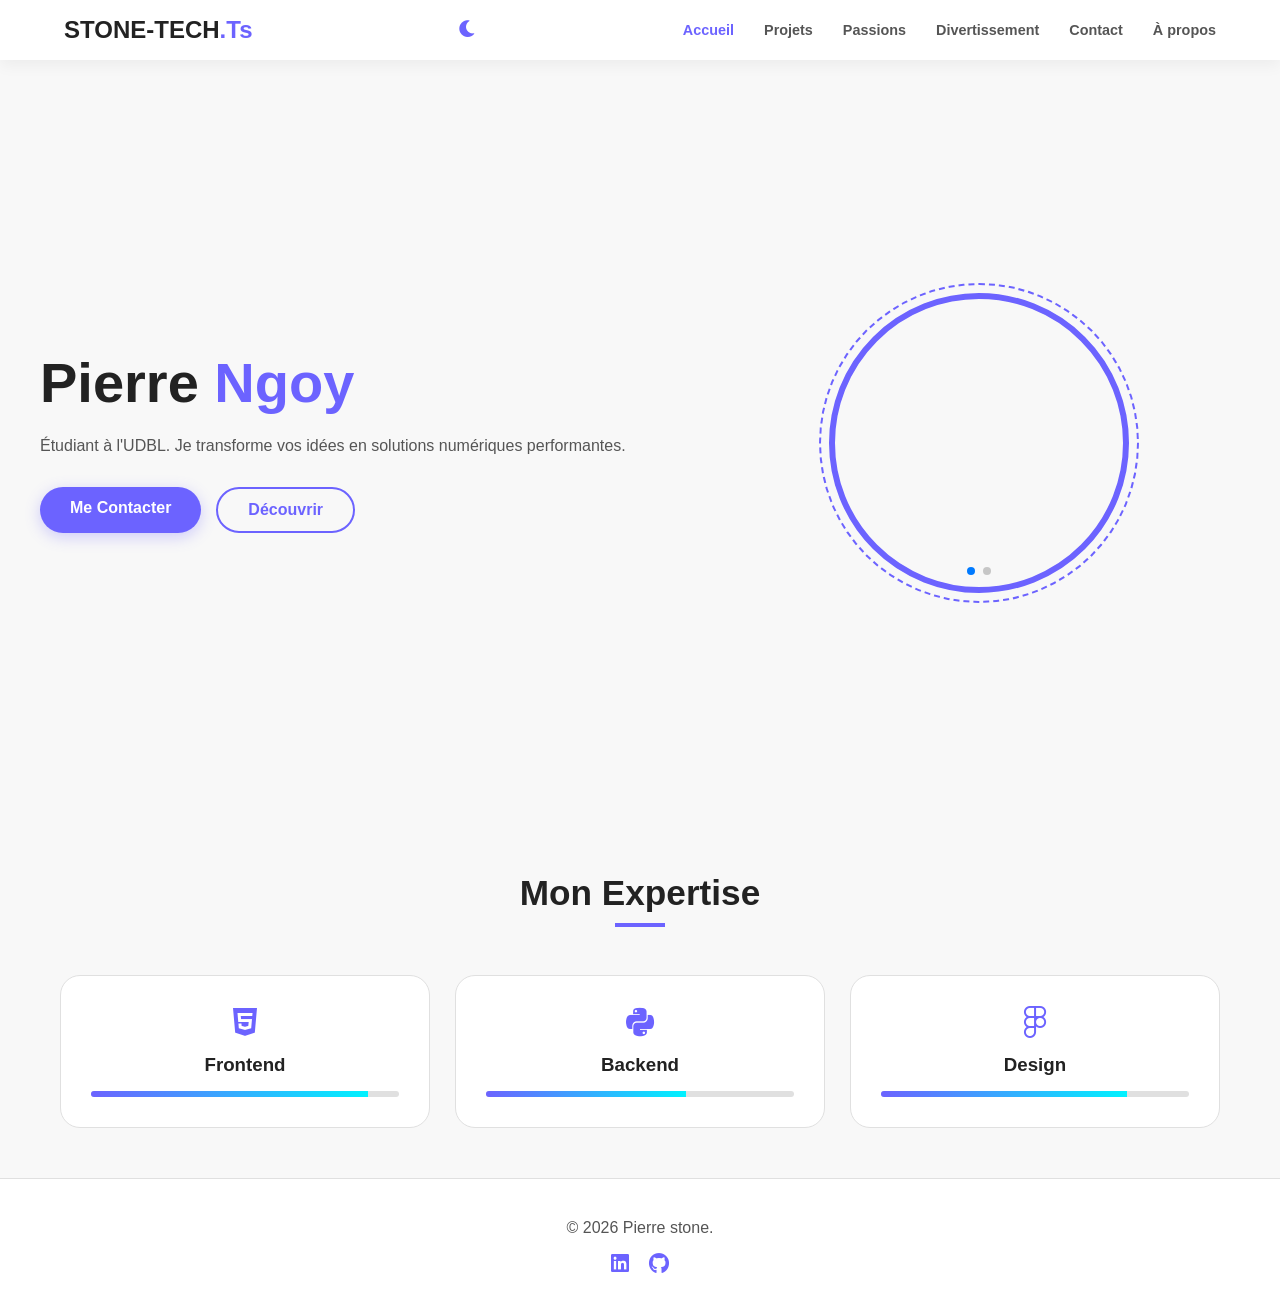
==== commit ca031c9e: "nouveau" ====
--- a/index.html
+++ b/index.html
@@ -3,31 +3,20 @@
 <head>
     <meta charset="UTF-8">
     <meta name="viewport" content="width=device-width, initial-scale=1.0">
-    <title>PIERRE NGOY | Portfolio Développeur</title>
+    <title>PIERRE NGOY | Portfolio</title>
+    <link rel="stylesheet" href="css/style.css">
     <link rel="shortcut icon" href="image/peter.svg" type="image/x-icon">
-    <link rel="stylesheet" href="css/style.css">
-    <link rel="preconnect" href="https://fonts.googleapis.com">
-    <link href="https://fonts.googleapis.com/css2?family=Poppins:wght@300;400;600;700&family=Roboto:wght@400;700&display=swap" rel="stylesheet">
     <link rel="stylesheet" href="https://cdnjs.cloudflare.com/ajax/libs/font-awesome/6.0.0/css/all.min.css">
-    
     <link rel="stylesheet" href="https://cdn.jsdelivr.net/npm/swiper@11/swiper-bundle.min.css"/>
 </head>
 <body class="light-theme">
 
     <header>
-        <div class="logo">
-            <a href="index.html">STONE-TECH<span>.Ts</span></a>
+        <div class="logo"><a href="index.html">STONE-TECH<span>.Ts</span></a></div>
+        <div class="header-right">
+            <div class="theme-toggle" id="theme-button"><i class="fa-solid fa-moon"></i></div>
+            <div class="menu-toggle" id="mobile-menu"><i class="fa-solid fa-bars"></i></div>
         </div>
-
-        <div class="header-right">
-            <div class="theme-toggle" id="theme-button">
-                <i class="fa-solid fa-moon"></i>
-            </div>
-            <div class="menu-toggle" id="mobile-menu">
-                <i class="fa-solid fa-bars"></i>
-            </div>
-        </div>
-
         <nav>
             <ul class="nav-list">
                 <li><a href="index.html" class="active">Accueil</a></li>
@@ -41,12 +30,11 @@
     </header>
 
     <main>
-        <section class="hero">
+        <section class="hero container">
             <div class="hero-content">
                 <div class="hero-text fade-in">
-                    <span class="badge-tech">Développeur & Créateur d'Apps</span>
                     <h1 class="slide-in-left">Pierre <span>Ngoy</span></h1>
-                    <p class="slide-in-right">Étudiant à l'UDBL. Je transforme vos idées en solutions numériques performantes, avec une expertise en Web, design et mobile.</p>
+                    <p class="slide-in-right">Étudiant à l'UDBL. Je transforme vos idées en solutions numériques performantes.</p>
                     <div class="hero-btns">
                         <a href="contact.html" class="btn-primary">Me Contacter</a>
                         <a href="apropos.html" class="btn-secondary">Découvrir</a>
@@ -56,8 +44,9 @@
                 <div class="hero-visual slide-in-right">
                     <div class="swiper hero-swiper">
                         <div class="swiper-wrapper">
-                            <div class="swiper-slide"><img src="image/PIERRE.jpg" alt="Pierre"></div>
-                            <div class="swiper-slide"><img src="image/PDG.png" alt="Pierre Stone"></div>
+                            <!-- Vérifie que les noms de fichiers sont bien en minuscules dans ton dossier -->
+                            <div class="swiper-slide"><img src="image/pierre.jpg" alt="Pierre"></div>
+                            <div class="swiper-slide"><img src="image/pdg.png" alt="Pierre Stone"></div>
                         </div>
                         <div class="swiper-pagination"></div>
                     </div>
@@ -66,41 +55,33 @@
             </div>
         </section>
 
-        <section class="competences fade-in" id="skills">
-            <div class="container">
-                <h2 class="section-title">Mon Expertise</h2>
-                <div class="skills-grid">
-                    <div class="skill-card">
-                        <div class="skill-icon"><i class="fa-brands fa-html5"></i><i class="fa-brands fa-css3"></i></div>
-                        <h3>Frontend Architecture</h3>
-                        <p>Interfaces modernes, réactives et optimisées pour l'expérience utilisateur.</p>
-                        <div class="skill-bar"><div class="progress" style="width: 95%;"></div></div>
-                    </div>
-                    <div class="skill-card">
-                        <div class="skill-icon"><i class="fa-brands fa-python"></i><i class="fa-brands fa-js"></i></div>
-                        <h3>Backend & Logic</h3>
-                        <p>Développement de systèmes robustes, gestion de bases de données.</p>
-                        <div class="skill-bar"><div class="progress" style="width: 60%;"></div></div>
-                    </div>
-                    <div class="skill-card">
-                        <div class="skill-icon"><i class="fa-solid fa-paint-brush"></i><i class="fa-brands fa-figma"></i></div>
-                        <h3>design UI/UX</h3>
-                        <p>Conception d'interfaces utilisateur intuitives et expériences de navigation optimisées.</p>
-                        <div class="skill-bar"><div class="progress" style="width: 80%;"></div></div>
-                    </div>
+        <section class="container fade-in">
+            <h2 class="section-title">Mon Expertise</h2>
+            <div class="skills-grid">
+                <div class="skill-card">
+                    <div class="skill-icon"><i class="fa-brands fa-html5"></i></div>
+                    <h3>Frontend</h3>
+                    <div class="skill-bar"><div class="progress" style="width: 90%;"></div></div>
+                </div>
+                <div class="skill-card">
+                    <div class="skill-icon"><i class="fa-brands fa-python"></i></div>
+                    <h3>Backend</h3>
+                    <div class="skill-bar"><div class="progress" style="width: 65%;"></div></div>
+                </div>
+                <div class="skill-card">
+                    <div class="skill-icon"><i class="fa-brands fa-figma"></i></div>
+                    <h3>Design</h3>
+                    <div class="skill-bar"><div class="progress" style="width: 80%;"></div></div>
                 </div>
             </div>
         </section>
     </main>
 
     <footer>
-        <div class="footer-content">
-            <p>&copy; 2026 Pierre stone.</p>
-            <div class="social-links">
-                <a href="#"><i class="fa-brands fa-linkedin-in"></i></a>
-                <a href="#"><i class="fa-brands fa-github"></i></a>
-                <a href="#"><i class="fa-brands fa-twitter"></i></a>
-            </div>
+        <p>&copy; 2026 Pierre stone.</p>
+        <div class="social-links">
+            <a href="#"><i class="fa-brands fa-linkedin"></i></a>
+            <a href="#"><i class="fa-brands fa-github"></i></a>
         </div>
     </footer>
 
--- a/css/style.css
+++ b/css/style.css
@@ -1,5 +1,5 @@
 /* =========================================
-   1. VARIABLES & THÈMES (COULEURS TECH)
+   1. VARIABLES & THÈMES
    ========================================= */
 :root {
     --violet-doux: #6C63FF;
@@ -40,12 +40,12 @@
     overflow-x: hidden;
 }
 
-h1, h2, h3 { font-family: 'Poppins', sans-serif; color: var(--title-color); }
+h1, h2, h3 { color: var(--title-color); }
 a { text-decoration: none; transition: 0.3s; }
 .container { max-width: 1200px; margin: 0 auto; padding: 0 20px; }
 
 /* =========================================
-   3. HEADER & NAVIGATION (MOBILE READY)
+   3. HEADER & NAVIGATION
    ========================================= */
 header {
     background: var(--header-bg);
@@ -70,272 +70,146 @@
 .menu-toggle { display: none; }
 
 /* =========================================
-   4. PAGE ACCUEIL (INDEX.HTML)
+   4. GRILLE DE CARTES (PROJETS / PASSIONS / DIVERT.)
+   ========================================= */
+.section-title { text-align: center; margin: 3rem 0; font-size: 2.2rem; }
+.section-title::after { content: ''; display: block; width: 50px; height: 4px; background: var(--violet-doux); margin: 10px auto; }
+
+.projets-grid {
+    display: grid;
+    grid-template-columns: repeat(auto-fit, minmax(320px, 1fr));
+    gap: 30px;
+    padding-bottom: 50px;
+}
+
+.ent-card {
+    background: var(--card-bg);
+    border-radius: 16px;
+    overflow: hidden;
+    border: 1px solid var(--border-color);
+    transition: 0.4s cubic-bezier(0.175, 0.885, 0.32, 1.275);
+    display: flex;
+    flex-direction: column;
+    box-shadow: 0 4px 10px rgba(0,0,0,0.03);
+}
+
+.ent-card:hover {
+    transform: translateY(-10px);
+    box-shadow: 0 15px 30px rgba(0,0,0,0.1);
+    border-color: var(--violet-doux);
+}
+
+.ent-img-container { width: 100%; height: 210px; overflow: hidden; }
+.ent-img-container img { width: 100%; height: 100%; object-fit: cover; transition: 0.5s; display: block; }
+.ent-card:hover .ent-img-container img { transform: scale(1.1); }
+
+.ent-info { padding: 25px; flex-grow: 1; display: flex; flex-direction: column; }
+.ent-info h3 { color: var(--violet-doux); font-size: 1.3rem; margin-bottom: 12px; text-align: left;}
+.ent-info p { font-size: 0.92rem; line-height: 1.6; margin-bottom: 20px; color: var(--text-color); text-align: left;}
+
+.tags { display: flex; flex-wrap: wrap; gap: 8px; margin-bottom: 20px; }
+.tag {
+    background: rgba(108, 99, 255, 0.08);
+    color: var(--violet-doux);
+    padding: 4px 14px;
+    border-radius: 20px;
+    font-size: 0.75rem;
+    font-weight: 600;
+    border: 1px solid rgba(108, 99, 255, 0.15);
+}
+
+.card-footer {
+    margin-top: auto;
+    padding-top: 15px;
+    border-top: 1px solid var(--border-color);
+    display: flex;
+    justify-content: space-between;
+    align-items: center;
+}
+
+.card-footer a, .status {
+    color: var(--title-color);
+    font-size: 0.85rem;
+    font-weight: 600;
+    display: flex;
+    align-items: center;
+    gap: 8px;
+}
+.card-footer a:hover { color: var(--violet-doux); }
+
+/* =========================================
+   5. HERO & ACCUEIL
    ========================================= */
 .hero { min-height: 85vh; display: flex; align-items: center; padding: 40px 0; }
 .hero-content { display: flex; align-items: center; gap: 50px; width: 100%; }
-
-.badge-tech {
-    background: rgba(108, 99, 255, 0.1); color: var(--violet-doux);
-    padding: 6px 15px; border-radius: 20px; font-weight: 700; font-size: 0.8rem;
-    display: inline-block; margin-bottom: 1rem;
-}
-
 .hero-text { flex: 1.2; }
 .hero-text h1 { font-size: 3.5rem; line-height: 1.1; margin-bottom: 1.5rem; }
 .hero-text h1 span { color: var(--violet-doux); }
-
 .hero-btns { display: flex; gap: 15px; margin-top: 2rem; }
 .btn-primary { background: var(--violet-doux); color: white; padding: 12px 30px; border-radius: 30px; font-weight: 600; box-shadow: 0 4px 15px rgba(108, 99, 255, 0.3); }
 .btn-secondary { border: 2px solid var(--violet-doux); color: var(--violet-doux); padding: 12px 30px; border-radius: 30px; font-weight: 600; }
 
-.hero-visual { flex: 1; position: relative; display: flex; justify-content: center; }
+.hero-visual { flex: 1; display: flex; justify-content: center; position: relative; }
 .hero-swiper { width: 300px; height: 300px; border-radius: 50%; border: 6px solid var(--violet-doux); overflow: hidden; z-index: 2; }
-.swiper-slide img { width: 100%; height: 100%; object-fit: cover; }
-
-.circle-decoration {
-    position: absolute; width: 320px; height: 320px;
-    border: 2px dashed var(--violet-doux); border-radius: 50%;
-    animation: spin 20s linear infinite;
-}
+.swiper-slide img { width: 100%; height: 100%; object-fit: cover; display: block; }
+.circle-decoration { position: absolute; width: 320px; height: 320px; border: 2px dashed var(--violet-doux); border-radius: 50%; animation: spin 20s linear infinite; top: 50%; left: 50%; margin-top: -160px; margin-left: -160px;}
 @keyframes spin { from { transform: rotate(0deg); } to { transform: rotate(360deg); } }
 
 /* =========================================
-   5. SKILLS GRID (INDEX & COMMUN)
-   ========================================= */
-.section-title { text-align: center; margin: 4rem 0 3rem; font-size: 2.2rem; }
-.section-title::after { content: ''; display: block; width: 50px; height: 4px; background: var(--violet-doux); margin: 10px auto; }
-
+   6. SKILLS & AUTRES PAGES
+   ========================================= */
 .skills-grid { display: grid; grid-template-columns: repeat(auto-fit, minmax(280px, 1fr)); gap: 25px; }
-.skill-card {
-    background: var(--card-bg); padding: 30px; border-radius: 20px;
-    border: 1px solid var(--border-color); transition: 0.4s; text-align: center;
-}
-.skill-card:hover { transform: translateY(-10px); box-shadow: 0 10px 30px rgba(0,0,0,0.1); border-color: var(--violet-doux); }
+.skill-card { background: var(--card-bg); padding: 30px; border-radius: 20px; border: 1px solid var(--border-color); text-align: center; transition: 0.3s; }
+.skill-card:hover { border-color: var(--violet-doux); transform: translateY(-5px); }
 .skill-icon { font-size: 2rem; color: var(--violet-doux); margin-bottom: 1rem; display: flex; justify-content: center; gap: 10px; }
-
 .skill-bar { width: 100%; height: 6px; background: var(--gris-clair); border-radius: 10px; margin-top: 15px; overflow: hidden; }
 .progress { height: 100%; background: linear-gradient(90deg, var(--violet-doux), var(--cyan-tech)); }
 
-/* =========================================
-   6. PAGES PROJETS / DIVERTISSEMENT (GRILLES)
-   ========================================= */
-.grid-container { display: grid; grid-template-columns: repeat(auto-fit, minmax(300px, 1fr)); gap: 30px; padding-bottom: 50px; }
-
-.ent-card {
-    background: var(--card-bg); border-radius: 20px; overflow: hidden;
-    border: 1px solid var(--border-color); transition: 0.3s;
-}
-.ent-card:hover { transform: scale(1.02); box-shadow: 0 10px 25px rgba(0,0,0,0.1); }
-.ent-img-container { width: 100%; height: 200px; overflow: hidden; }
-.ent-img-container img { width: 100%; height: 100%; object-fit: cover; }
-.ent-info { padding: 20px; text-align: center; }
-.ent-icon { color: var(--violet-doux); font-size: 1.5rem; margin-bottom: 10px; }
-
-/* =========================================
-   7. PAGE PASSIONS (LISTE)
-   ========================================= */
-.passion-item {
-    display: flex; align-items: center; gap: 40px;
-    background: var(--card-bg); padding: 30px; border-radius: 25px;
-    margin-bottom: 30px; border: 1px solid var(--border-color);
-}
-.passion-item.reverse { flex-direction: row-reverse; }
-.passion-image { flex: 1; height: 250px; border-radius: 20px; overflow: hidden; }
-.passion-image img { width: 100%; height: 100%; object-fit: cover; }
-.passion-text { flex: 1.5; }
-
-/* =========================================
-   8. PAGE CONTACT (STYLE TECH)
-   ========================================= */
-.tech-mode {
-    background-color: #0a0a0c;
-    background-image: radial-gradient(circle at 50% 50%, rgba(108,99,255,0.05) 0%, transparent 80%),
-                      linear-gradient(rgba(108,99,255,0.05) 1px, transparent 1px),
-                      linear-gradient(90deg, rgba(108,99,255,0.05) 1px, transparent 1px);
-    background-size: 100% 100%, 30px 30px, 30px 30px;
-    padding: 60px 0; min-height: 90vh;
-}
-.tech-title { color: var(--cyan-tech); text-shadow: 0 0 10px var(--cyan-tech); text-align: center; letter-spacing: 3px; margin-bottom: 2rem; }
-
-.tech-para { color: var(--cyan-tech); text-shadow: 0 0 5px var(--cyan-tech); text-align: center; letter-spacing: 2px; margin-bottom: 1rem; }
-
-.tech-card {
-    background: rgba(26, 26, 31, 0.9) !important; backdrop-filter: blur(10px);
-    border: 1px solid var(--violet-doux); border-radius: 0 40px 0 40px !important;
-    padding: 30px; max-width: 550px; margin: 0 auto;
-}
-.pro-form input, .pro-form textarea {
-    width: 100%; background: #000 !important; border: 1px solid #333 !important;
-    color: var(--cyan-tech) !important; padding: 15px; margin-bottom: 15px; border-radius: 8px; font-family: monospace;
-}
-.btn-tech {
-    width: 100%; background: linear-gradient(45deg, var(--violet-doux), var(--cyan-tech));
-    color: #fff; border: none; padding: 18px; font-weight: 700; cursor: pointer;
-    clip-path: polygon(10% 0, 100% 0, 90% 100%, 0% 100%);
-}
-.quick-links-mobile { display: flex; justify-content: center; gap: 20px; margin-top: 30px; }
-.tech-link { width: 55px; height: 55px; border-radius: 50%; border: 1px solid var(--violet-doux); display: flex; align-items: center; justify-content: center; font-size: 1.4rem; color: #fff; }
-/* =========================================
-   PAGE À PROPOS - STYLES SPÉCIFIQUES
-   ========================================= */
-
-.about-hero {
-    display: flex;
-    align-items: center;
-    gap: 60px;
-    padding: 60px 0;
-}
-
-.about-image {
-    position: relative;
-    flex: 1;
-}
-
-.about-image img {
-    width: 100%;
-    max-width: 400px;
-    border-radius: 30px;
-    box-shadow: 20px 20px 0 var(--violet-doux);
-}
-
-.experience-badge {
-    position: absolute;
-    bottom: -20px;
-    right: 20px;
-    background: var(--violet-fonce);
-    color: white;
-    padding: 15px 25px;
-    border-radius: 15px;
-    text-align: center;
-    box-shadow: 0 10px 20px rgba(0,0,0,0.2);
-}
-
-.about-intro {
-    flex: 1.5;
-}
-
-.about-intro p {
-    margin-bottom: 1.5rem;
-    font-size: 1.05rem;
-}
-
-.personal-info ul {
-    list-style: none;
-    display: grid;
-    grid-template-columns: 1fr 1fr;
-    gap: 15px;
-    margin-top: 2rem;
-}
-
-.personal-info li {
-    font-weight: 600;
-    font-size: 0.9rem;
-    color: var(--title-color);
-}
-
-.personal-info i {
-    color: var(--violet-doux);
-    margin-right: 10px;
-}
-
-/* --- Timeline Style --- */
-.timeline-section {
-    padding: 80px 0;
-}
-
-.timeline {
-    position: relative;
-    max-width: 800px;
-    margin: 0 auto;
-}
-
-.timeline::after {
-    content: '';
-    position: absolute;
-    width: 4px;
-    background-color: var(--violet-doux);
-    top: 0; bottom: 0;
-    left: 50%;
-    margin-left: -2px;
-}
-
-.timeline-item {
-    padding: 10px 40px;
-    position: relative;
-    width: 50%;
-}
-
-.timeline-item::after {
-    content: '';
-    position: absolute;
-    width: 20px; height: 20px;
-    right: -10px;
-    background-color: var(--bg-color);
-    border: 4px solid var(--violet-doux);
-    top: 15px;
-    border-radius: 50%;
-    z-index: 1;
-}
-
+/* Timeline pour À Propos */
+.about-hero { display: flex; align-items: center; gap: 60px; padding: 60px 0; }
+.about-image img { width: 100%; max-width: 400px; border-radius: 30px; box-shadow: 20px 20px 0 var(--violet-doux); }
+.personal-info ul { list-style: none; display: grid; grid-template-columns: 1fr 1fr; gap: 15px; margin-top: 2rem; }
+
+.timeline { position: relative; max-width: 800px; margin: 0 auto; }
+.timeline::after { content: ''; position: absolute; width: 4px; background: var(--violet-doux); top: 0; bottom: 0; left: 50%; margin-left: -2px; }
+.timeline-item { padding: 10px 40px; position: relative; width: 50%; }
+.timeline-item .content { padding: 20px; background: var(--card-bg); border-radius: 15px; border: 1px solid var(--border-color); }
 .right { left: 50%; }
-.right::after { left: -10px; }
-
-.timeline-item .content {
-    padding: 20px;
-    background: var(--card-bg);
-    border-radius: 15px;
-    border: 1px solid var(--border-color);
-}
-
-/* --- RESPONSIVE À PROPOS --- */
-@media (max-width: 900px) {
-    .about-hero {
-        flex-direction: column;
-        text-align: center;
-    }
-    .about-image img {
-        max-width: 300px;
-        box-shadow: 15px 15px 0 var(--violet-doux);
-    }
-    .personal-info ul {
-        grid-template-columns: 1fr;
-    }
-    .timeline::after { left: 31px; }
-    .timeline-item { width: 100%; padding-left: 70px; padding-right: 25px; }
-    .timeline-item::after { left: 21px; }
-    .right { left: 0%; }
-}
-
-/* =========================================
-   9. FOOTER
-   ========================================= */
+
+/* Contact Mode Tech */
+.tech-mode { background-color: #0a0a0c; padding: 60px 0; min-height: 90vh; }
+.tech-title { color: var(--cyan-tech); text-shadow: 0 0 10px var(--cyan-tech); text-align: center; letter-spacing: 3px; font-size: 2.5rem; margin-bottom: 10px;}
+.tech-para { color: var(--cyan-tech); text-align: center; margin-bottom: 40px; opacity: 0.8; }
+.tech-card { background: rgba(26, 26, 31, 0.9); border: 1px solid var(--violet-doux); border-radius: 0 40px 0 40px; padding: 30px; max-width: 550px; margin: 0 auto; box-shadow: 0 0 20px rgba(108, 99, 255, 0.2);}
+.pro-form input, .pro-form textarea { width: 100%; background: #000; border: 1px solid #333; color: var(--cyan-tech); padding: 15px; margin-bottom: 15px; border-radius: 8px; font-family: monospace; }
+.btn-tech { width: 100%; background: linear-gradient(45deg, var(--violet-doux), var(--cyan-tech)); color: #fff; border: none; padding: 18px; font-weight: 700; cursor: pointer; clip-path: polygon(10% 0, 100% 0, 90% 100%, 0% 100%); }
+
+/* Footer */
 footer { text-align: center; padding: 40px 0; background: var(--header-bg); border-top: 1px solid var(--border-color); margin-top: 50px; }
 .social-links { margin-top: 15px; display: flex; justify-content: center; gap: 20px; }
 .social-links a { color: var(--violet-doux); font-size: 1.3rem; }
 
-/* =========================================
-   10. RESPONSIVE & ANIMATIONS
-   ========================================= */
+/* Responsive */
 @media (max-width: 992px) {
     .hero-content { flex-direction: column-reverse; text-align: center; }
+    .about-hero { flex-direction: column; text-align: center; }
+    .personal-info ul { grid-template-columns: 1fr; }
     .hero-text h1 { font-size: 2.8rem; }
-    .hero-btns { justify-content: center; }
-    .passion-item, .passion-item.reverse { flex-direction: column; text-align: center; }
 }
 
 @media (max-width: 768px) {
     .menu-toggle { display: block; }
-    nav {
-        display: none; position: absolute; top: 100%; left: 0; width: 100%;
-        background: var(--header-bg); flex-direction: column; padding: 20px;
-        box-shadow: 0 10px 15px rgba(0,0,0,0.1);
-    }
+    nav { display: none; position: absolute; top: 100%; left: 0; width: 100%; background: var(--header-bg); flex-direction: column; padding: 20px; box-shadow: 0 10px 15px rgba(0,0,0,0.1); }
     nav.active { display: flex; }
     .nav-list { flex-direction: column; align-items: center; gap: 15px; }
-}
-
-/* Base des animations */
+    .timeline::after { left: 31px; }
+    .timeline-item { width: 100%; padding-left: 70px; padding-right: 20px; }
+    .right { left: 0; }
+    .hero-swiper { width: 250px; height: 250px; }
+    .circle-decoration { width: 270px; height: 270px; margin-top: -135px; margin-left: -135px;}
+}
+
+/* Animations */
 .fade-in, .slide-in-left, .slide-in-right { opacity: 0; transition: 0.8s ease-out; }
 .slide-in-left { transform: translateX(-40px); }
 .slide-in-right { transform: translateX(40px); }
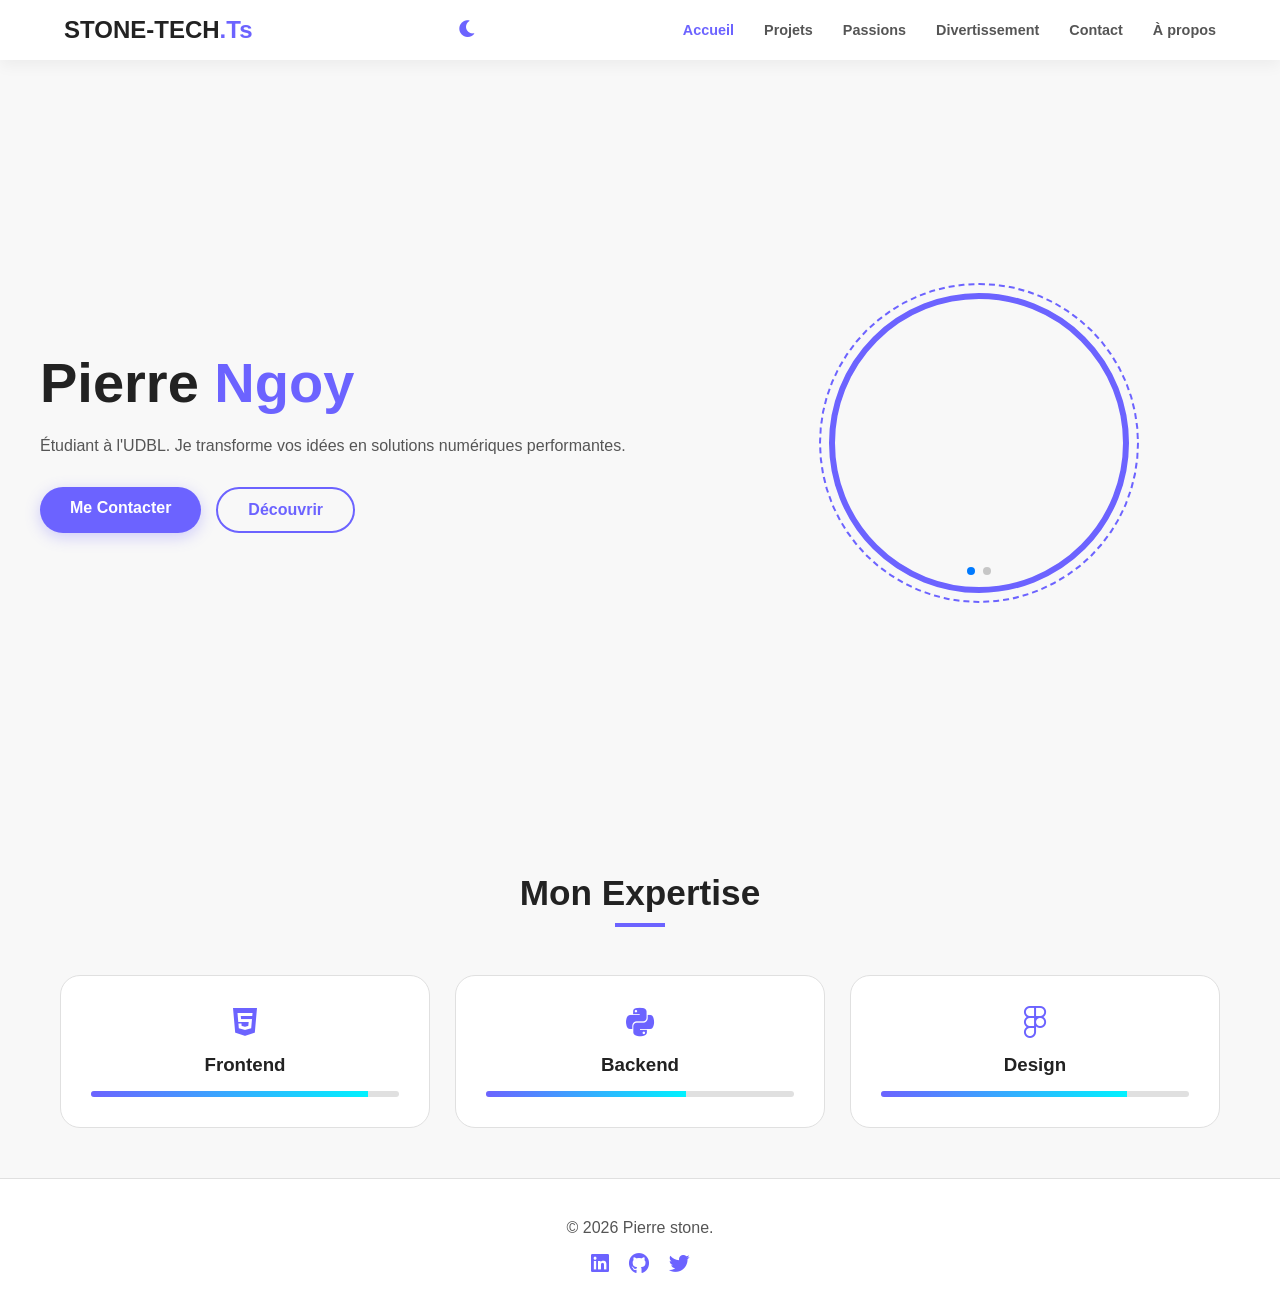
==== commit b0f0062d: "nouvelle fonctionnalité" ====
--- a/index.html
+++ b/index.html
@@ -80,8 +80,9 @@
     <footer>
         <p>&copy; 2026 Pierre stone.</p>
         <div class="social-links">
-            <a href="#"><i class="fa-brands fa-linkedin"></i></a>
-            <a href="#"><i class="fa-brands fa-github"></i></a>
+            <a href="https://www.linkedin.com/in/pierre-ngoy-2ab672357"><i class="fa-brands fa-linkedin"></i></a>
+            <a href="https://github.com/PIERRESTONE260.git"><i class="fa-brands fa-github"></i></a>
+            <a href="#"><i class="fa-brands fa-twitter"></i></a>
         </div>
     </footer>
 
